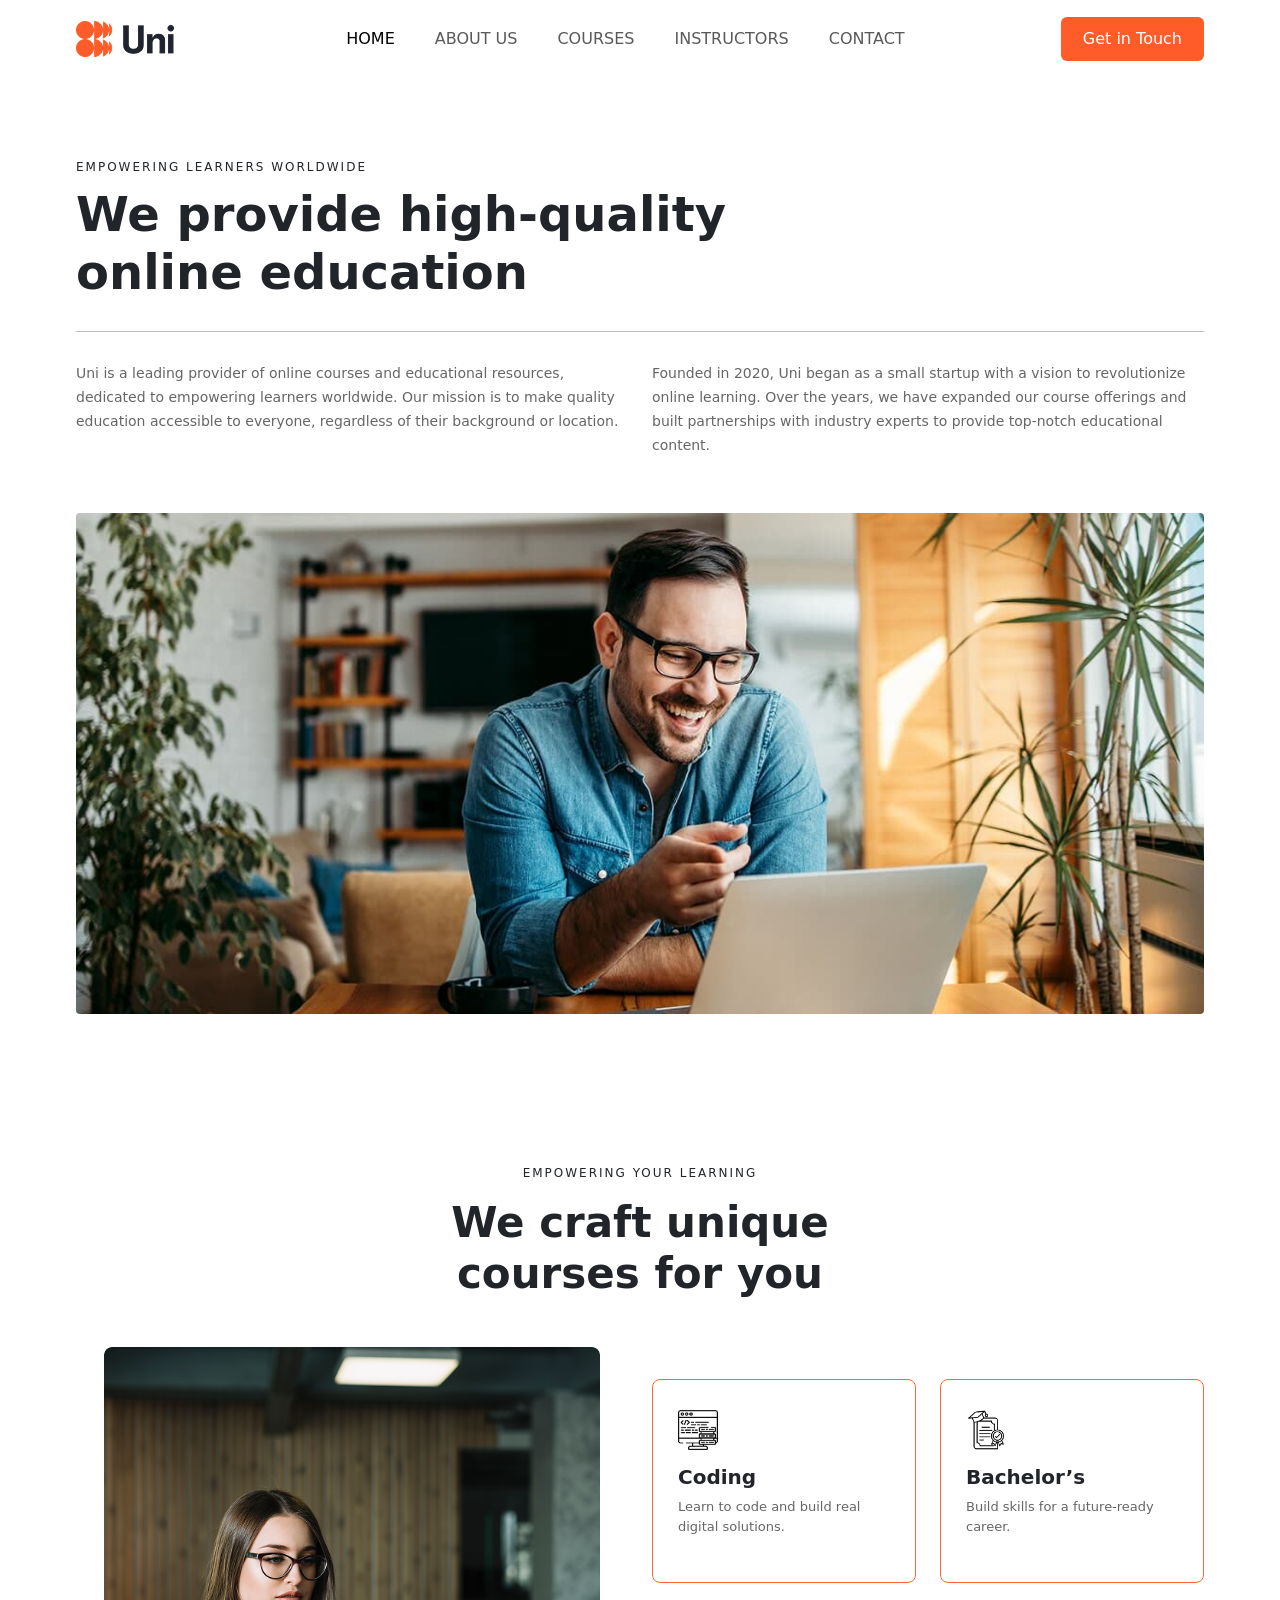
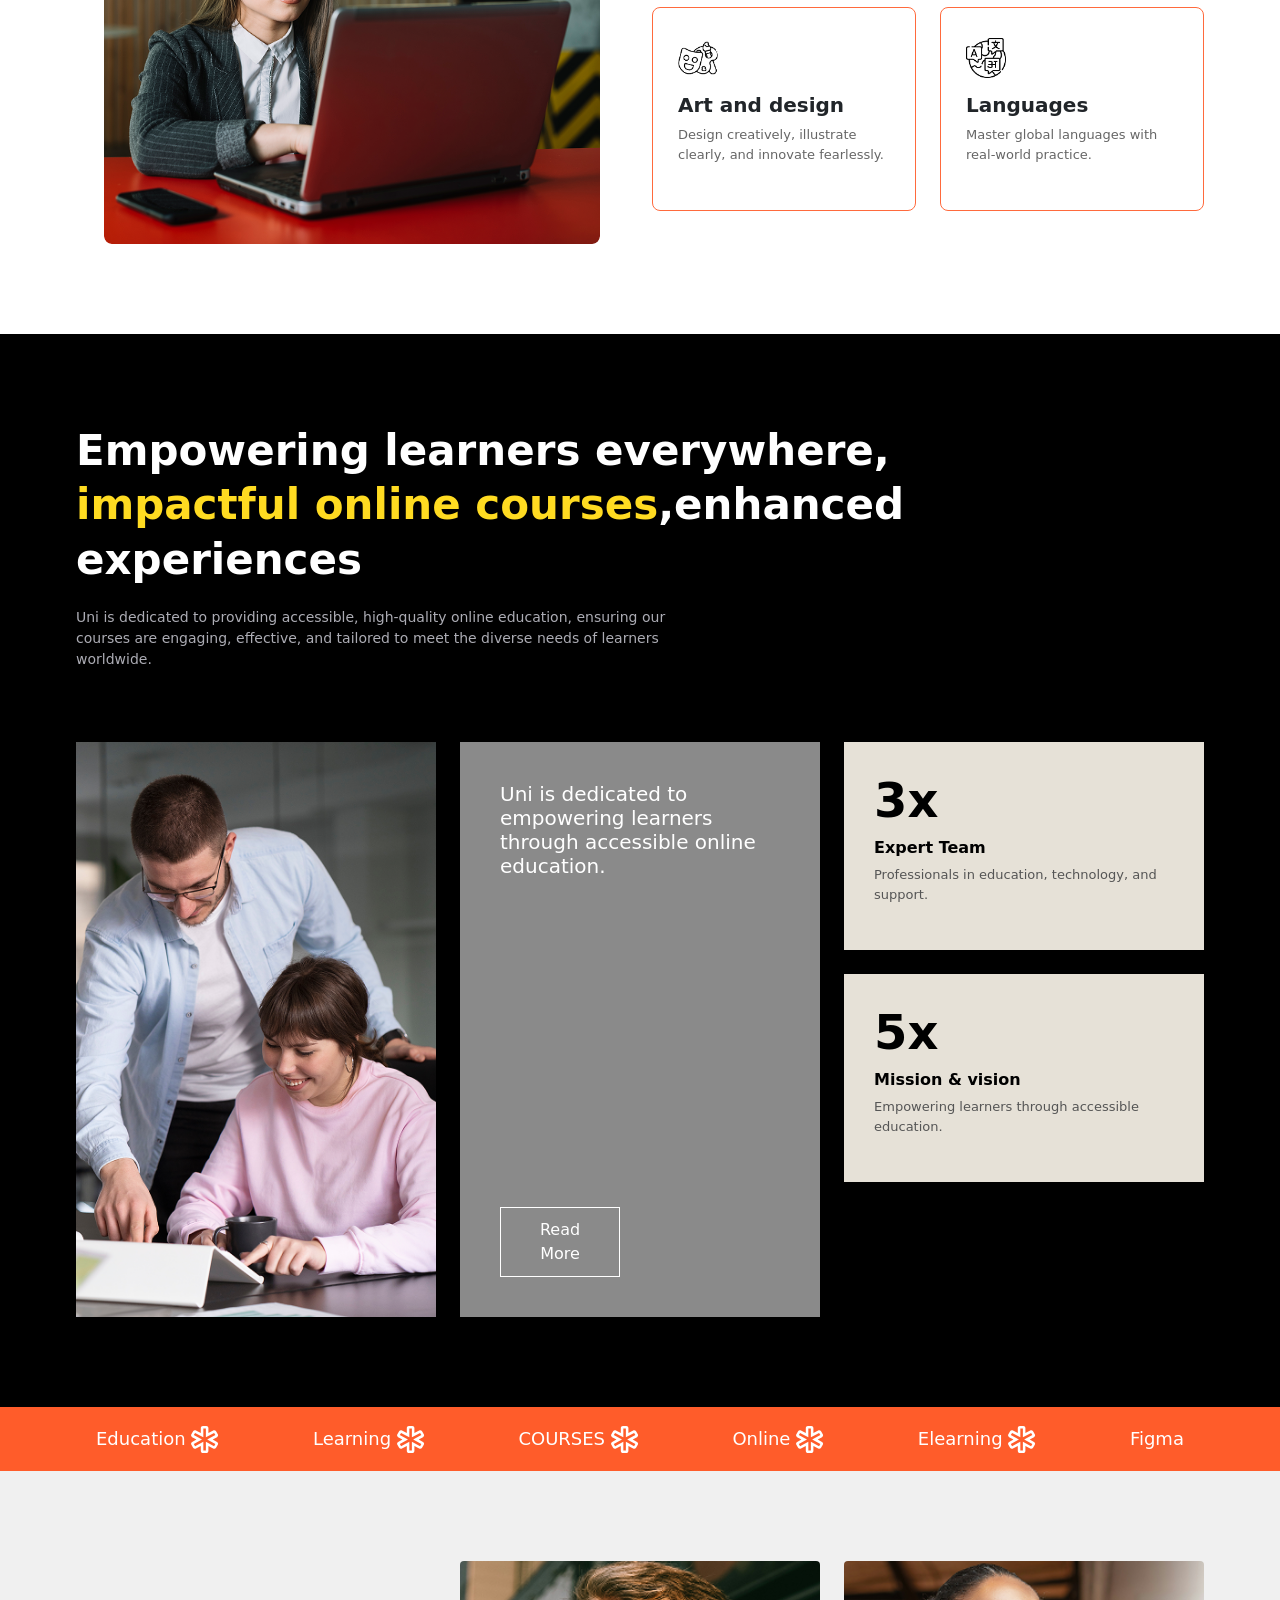
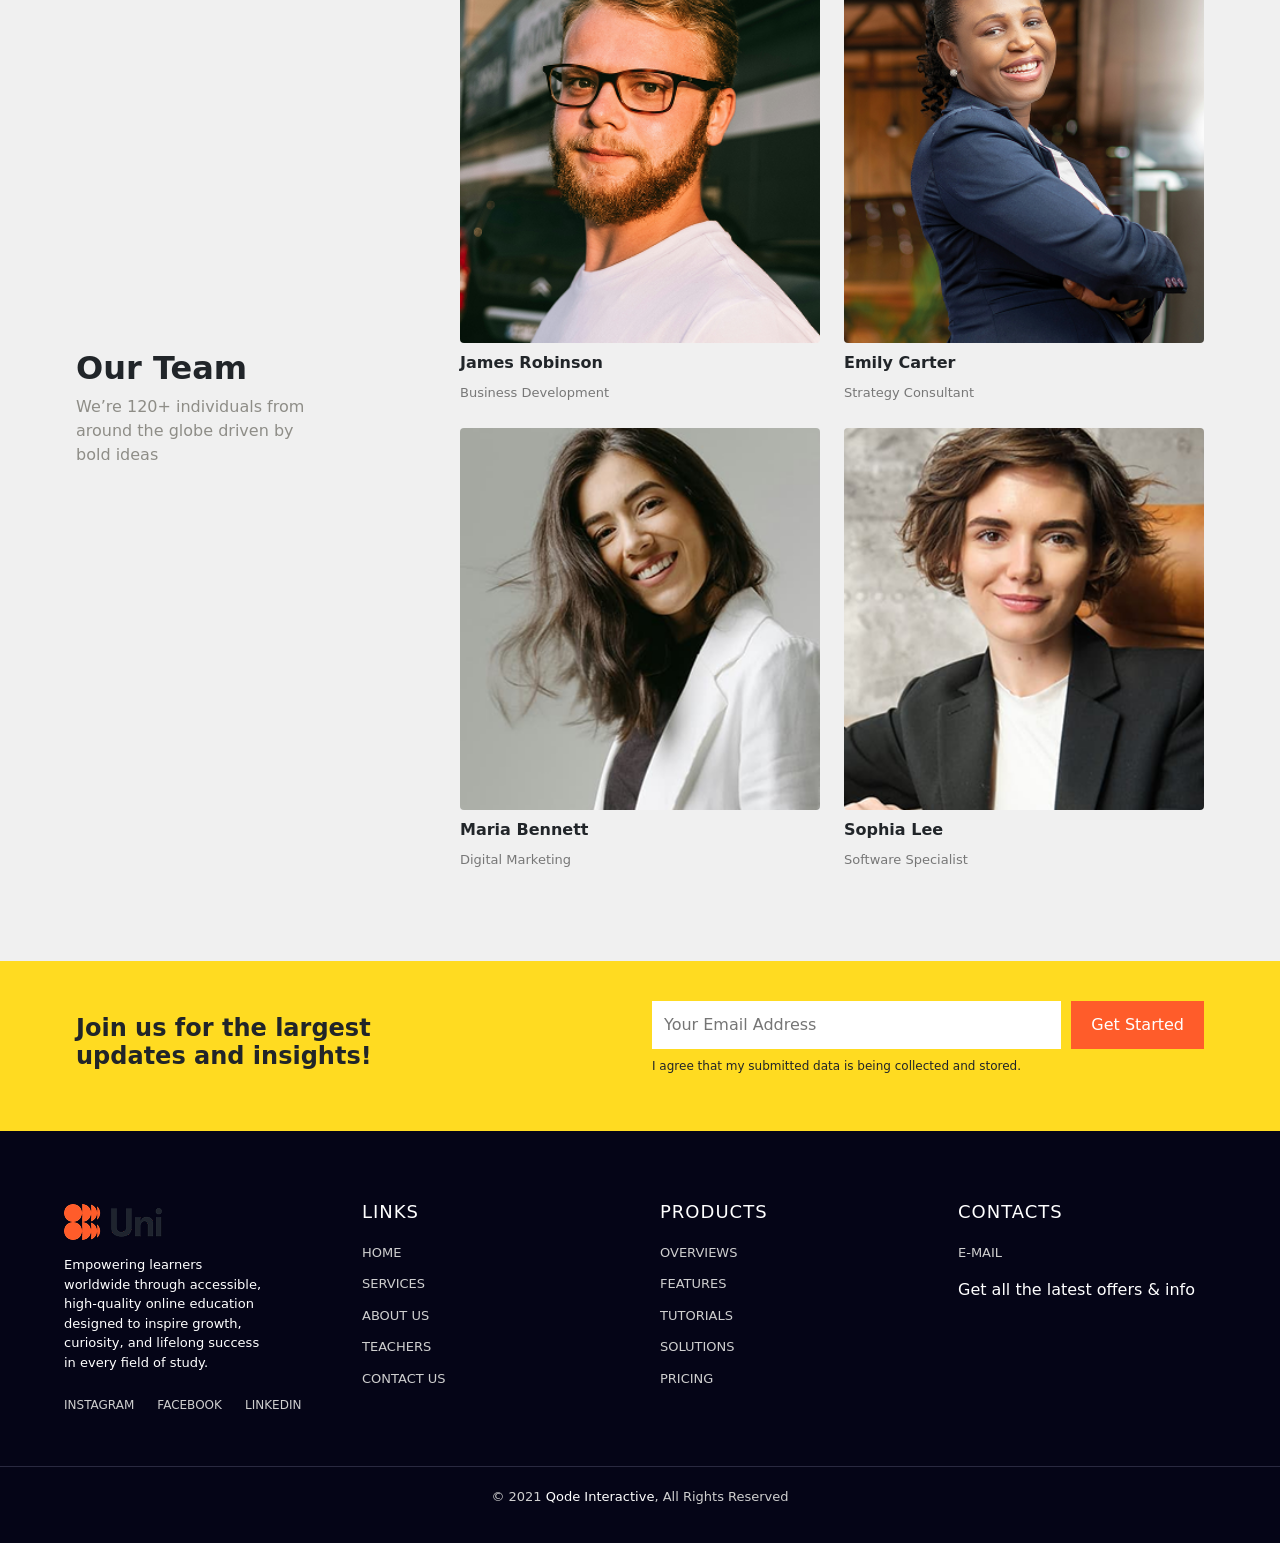
==== index2.html @ 6bf29e07 "upload project" ====
<!doctype html>
<html lang="en">
  <head>
    <meta charset="UTF-8" />
    <meta name="viewport" content="width=device-width, initial-scale=1.0" />
    <title>About - Uni</title>

    
    <link
      href="https://cdn.jsdelivr.net/npm/bootstrap@5.3.8/dist/css/bootstrap.min.css"
      rel="stylesheet"
      integrity="sha384-sRIl4kxILFvY47J16cr9ZwB07vP4J8+LH7qKQnuqkuIAvNWLzeN8tE5YBujZqJLB"
      crossorigin="anonymous"
    />

    
    <link rel="stylesheet" href="./style2.css" />
  </head>
  <body>
    
    <nav class="navbar navbar-expand-lg bg-white py-3">
      <div class="container">
        <a class="navbar-brand fw-bold" href="#">
          <img src="./images/LOGO (1).png">
        </a>

        <button
          class="navbar-toggler"
          
        >
          <span class="navbar-toggler-icon"></span>
        </button>

        <div class="collapse navbar-collapse justify-content-center" id="nav">
          <ul class="navbar-nav">
            <li class="nav-item">
              <a class="nav-link active" href="./index.html">HOME</a>
            </li>
            <li class="nav-item"><a class="nav-link" href="./index2.html">ABOUT US</a></li>
            <li class="nav-item"><a class="nav-link" href="./index3.html">COURSES</a></li>
            <li class="nav-item">
              <a class="nav-link" href="./index4.html">INSTRUCTORS</a>
            </li>
            <li class="nav-item"><a class="nav-link" href="./index5.html">CONTACT</a></li>
          </ul>
        </div>

        <button class="btn get-btn">Get in Touch</button>
      </div>
    </nav>

    
    <section class="about-hero">
      <div class="container">
        <p class="about-sub">EMPOWERING LEARNERS WORLDWIDE</p>

        <h1 class="about-title">
          We provide high-quality <br />
          online education
        </h1>

        <hr class="about-line" />

        <div class="row about-text-row">
          <div class="col-lg-6">
            <p>
              Uni is a leading provider of online courses and educational
              resources, dedicated to empowering learners worldwide. Our mission
              is to make quality education accessible to everyone, regardless of
              their background or location.
            </p>
          </div>

          <div class="col-lg-6">
            <p>
              Founded in 2020, Uni began as a small startup with a vision to
              revolutionize online learning. Over the years, we have expanded
              our course offerings and built partnerships with industry experts
              to provide top-notch educational content.
            </p>
          </div>
        </div>

        <div class="about-img">
          <img
            src="./images/Frame 203.png"
            class="img-fluid"
          />
        </div>
      </div>
    </section>



    
<section class="unique-section">
  <div class="container text-center">

    <p class="unique-sub">EMPOWERING YOUR LEARNING</p>
    <h2 class="unique-title">We craft unique<br>courses for you</h2>

    <div class="row align-items-center mt-5">

      
      <div class="col-lg-6">
        <img src="./images/Frame 205.png"
        class="img-fluid unique-img">
      </div>

      
      <div class="col-lg-6">
        <div class="row g-4">

          <div class="col-md-6">
            <div class="course-box">
              <img src="./images/data 1.png">
              <h5>Coding</h5>
              <p>Learn to code and build real digital solutions.</p>
            </div>
          </div>

          <div class="col-md-6">
            <div class="course-box">
              <img src="./images/data 1 (1).png">
              <h5>Bachelor’s</h5>
              <p>Build skills for a future-ready career.</p>
            </div>
          </div>

          <div class="col-md-6">
            <div class="course-box">
              <img src="./images/data 1 (2).png">
              <h5>Art and design</h5>
              <p>Design creatively, illustrate clearly, and innovate fearlessly.</p>
            </div>
          </div>

          <div class="col-md-6">
            <div class="course-box">
              <img src="./images/data 1 (3).png">
              <h5>Languages</h5>
              <p>Master global languages with real-world practice.</p>
            </div>
          </div>

        </div>
      </div>

    </div>

  </div>
</section>




<section class="dark-section">
  <div class="container">

    
    <h2 class="dark-title">
      Empowering learners everywhere,<br>
      <span>impactful online courses</span>,enhanced<br>
      experiences
    </h2>

    <p class="dark-desc">
      Uni is dedicated to providing accessible, high-quality online education,
      ensuring our courses are engaging, effective, and tailored to meet the diverse
      needs of learners worldwide.
    </p>

    <div class="row mt-5 g-4 align-items-stretch">

      <div class="col-lg-4">
        <img src="./images/Frame 103.png"
        class="img-fluid dark-img">
      </div>

      
      <div class="col-lg-4">
        <div class="dark-middle">
          <h5>
            Uni is dedicated to empowering learners through accessible online education.
          </h5>
          <button class="read-btn">Read More</button>
        </div>
      </div>

      <div class="col-lg-4">
        <div class="stat-box">
          <h1>3x</h1>
          <h6>Expert Team</h6>
          <p>Professionals in education, technology, and support.</p>
        </div>

        <div class="stat-box mt-4">
          <h1>5x</h1>
          <h6>Mission & vision</h6>
          <p>Empowering learners through accessible education.</p>
        </div>
      </div>

    </div>
  </div>
</section>

<section class="orange-strip">
  <div class="container d-flex justify-content-between flex-wrap">
    <span>Education <img src="./images/orange.svg"></span>
    <span>Learning <img src="./images/orange.svg"></span>
    <span>COURSES <img src="./images/orange.svg"></span>
    <span>Online <img src="./images/orange.svg"></span>
    <span>Elearning <img src="./images/orange.svg"></span>
    <span>Figma</span>
  </div>
</section>




<section class="team-section">
  <div class="container">
    <div class="row align-items-center">

      
      <div class="col-lg-4">
        <h2 class="team-title">Our Team</h2>
        <p class="team-desc">
          We’re 120+ individuals from around the globe driven by bold ideas
        </p>
      </div>

      <div class="col-lg-8">
        <div class="row g-4">

          <div class="col-md-6">
            <div class="team-card">
              <img src="./images/Frame 151.png" class="img-fluid">
              <h6>James Robinson</h6>
              <span>Business Development</span>
            </div>
          </div>

          <div class="col-md-6">
            <div class="team-card">
              <img src="./images/Frame 151 (1).png" class="img-fluid">
              <h6>Emily Carter</h6>
              <span>Strategy Consultant</span>
            </div>
          </div>

          <div class="col-md-6">
            <div class="team-card">
              <img src="./images/Frame 151 (2).png" class="img-fluid">
              <h6>Maria Bennett</h6>
              <span>Digital Marketing</span>
            </div>
          </div>

          <div class="col-md-6">
            <div class="team-card">
              <img src="./images/Frame 151 (3).png" class="img-fluid">
              <h6>Sophia Lee</h6>
              <span>Software Specialist</span>
            </div>
          </div>

        </div>
      </div>

    </div>
  </div>
</section>


<section class="newsletter-section">
  <div class="container">
    <div class="row align-items-center">

      <div class="col-lg-6">
        <h4 class="news-title">
          Join us for the largest<br>updates and insights!
        </h4>
      </div>

      <div class="col-lg-6">
        <div class="news-form">
          <input type="text" placeholder="Your Email Address">
          <button>Get Started</button>
        </div>
        <p class="agree">I agree that my submitted data is being collected and stored.</p>
      </div>

    </div>
  </div>
</section>


<footer class="footer">
  <div class="footer-container">

    <div class="footer-col footer-about">
      <h2 class="logo"><img src="./images/LOGO (1).png"></h2>
      <p>
        Empowering learners worldwide through accessible, high-quality online education
        designed to inspire growth, curiosity, and lifelong success in every field of study.
      </p>

      <div class="social-links">
        <a href="#">INSTAGRAM</a>
        <a href="#">FACEBOOK</a>
        <a href="#">LINKEDIN</a>
      </div>
    </div>

  
    <div class="footer-col">
      <h3>LINKS</h3>
      <nav class="footer-nav">
        <a href="#">HOME</a>
        <a href="#">SERVICES</a>
        <a href="#">ABOUT US</a>
        <a href="#">TEACHERS</a>
        <a href="#">CONTACT US</a>
      </nav>
    </div>

    
    <div class="footer-col">
      <h3>PRODUCTS</h3>
      <nav class="footer-nav">
        <a href="#">OVERVIEWS</a>
        <a href="#">FEATURES</a>
        <a href="#">TUTORIALS</a>
        <a href="#">SOLUTIONS</a>
        <a href="#">PRICING</a>
      </nav>
    </div>

   
    <div class="footer-col">
      <h3>CONTACTS</h3>
      <nav class="footer-nav">
        <a href="#">E-MAIL</a>
      </nav>
      <p class="subscribe"></p> Get all the latest offers & info</p>
    </div>

  </div>

  <div class="footer-bottom">
    <p>© 2021 <a href="#">Qode Interactive</a>, All Rights Reserved</p>
  </div>
</footer>




    <script
      src="https://cdn.jsdelivr.net/npm/bootstrap@5.3.8/dist/js/bootstrap.bundle.min.js"
      integrity="sha384-FKyoEForCGlyvwx9Hj09JcYn3nv7wiPVlz7YYwJrWVcXK/BmnVDxM+D2scQbITxI"
      crossorigin="anonymous"
    ></script>
  </body>
</html>
---- style2.css ----
*{
    margin: 0;
    padding: 0;
    box-sizing: border-box;
}

.logo-icon{
  color:#FF5C2A;
}
.container{
  width:90%;
  max-width:1472px;   
  margin:0 auto;
}
.nav-link{
  font-weight:500;
  margin:0 12px;
}

.get-btn{
  background:#FF5C2A;
  color:#fff;
  padding:10px 22px;
  border:none;
}


.about-hero{
  background:#FFFFFF;
  padding:80px 0 60px;
}

.about-sub{
  font-size:12px;
  letter-spacing:2px;
  margin-bottom:10px;
}

.about-title{
  font-size:48px;
  font-weight:700;
  line-height:1.2;
  margin-bottom:30px;
}

.about-line{
  margin:30px 0;
  opacity:0.3;
}

.about-text-row p{
  font-size:14px;
  color:#666;
  line-height:1.7;
}

.about-img{
  margin-top:40px;
}

.about-img img{
  width:100%;
  border-radius:4px;
}


@media (min-width:1400px){
  .container{
    max-width:1200px;
  }
}
@media(max-width:992px){

  .about-title{
    font-size:36px;
  }
}

@media(max-width:768px){

  .about-title{
    font-size:28px;
  }

  .about-hero{
    padding:60px 0;
  }

  .navbar-collapse{
    text-align:center;
  }

}
@media (max-width:576px){
  .container{
    width:94%;
  }
}




.unique-section{
  background:#FFFFFF;
  padding:90px 0;
}

.unique-sub{
  font-size:12px;
  letter-spacing:2px;
}

.unique-title{
  font-size:42px;
  font-weight:700;
  margin-top:10px;
}

.unique-img{
  width:90%;
  border-radius:8px;
}


.course-box{
  background:#FFFFFF;
  padding:30px 25px;
  border:1px solid #ff6a3d;
  border-radius:8px;
  text-align:left;
  height:100%;
  transition:0.3s;
}



.course-box img{
  width:40px;
  margin-bottom:15px;
}

.course-box h5{
  font-weight:700;
  margin-bottom:8px;
}

.course-box p{
  font-size:13px;
  color:#666;
}


@media(max-width:992px){

  .unique-title{
    font-size:32px;
  }

  .unique-img{
    margin-bottom:30px;
    width:100%;
  }
}

@media(max-width:768px){

  .unique-section{
    padding:70px 0;
  }

  .unique-title{
    font-size:26px;
  }

  .course-box{
    text-align:center;
  }
}




.dark-section{
  background:#000000;
  color:#fff;
  padding:90px 0;
}

.dark-title{
  font-size:42px;
  font-weight:700;
  line-height:1.3;
}

.dark-title span{
  color:#FFDB21;
}

.dark-desc{
  color:#ACACB4;
  width:55%;
  margin-top:20px;
  font-size:14px;
}


.dark-img{
  width:100%;
  height:100%;
  object-fit:cover;
}

.dark-middle{
  background:#8A8A8A;
  padding:40px;
  height:100%;
  display:flex;
  flex-direction:column;
  justify-content:space-between;
}

.read-btn{
  background:none;
  border:1px solid #fff;
  color:#fff;
  padding:10px 20px;
  width:120px;
}

.stat-box{
  background:#e6e1d7;
  color:#000;
  padding:30px;
}

.stat-box h1{
  font-size:48px;
  font-weight:700;
}

.stat-box h6{
  font-weight:700;
}

.stat-box p{
  font-size:13px;
  color:#555;
}


.orange-strip{
  background:#FF5C2A;
  color:#fff;
  padding:18px 0;
  font-size:18px;
}

.orange-strip span{
  margin:0 20px;
}


@media(max-width:992px){

  .dark-title{
    font-size:32px;
  }

  .dark-desc{
    width:100%;
  }
}

@media(max-width:768px){

  .dark-section{
    padding:70px 0;
  }

  .dark-title{
    font-size:26px;
  }

  .orange-strip{
    text-align:center;
    font-size:15px;
  }

  .orange-strip .container{
    justify-content:center !important;
    gap:15px;
  }
}



.team-section{
  background:#F0F0F0;
  padding:90px 0;
}

.team-title{
  font-size:32px;
  font-weight:700;
}

.team-desc{
  color:#8E8D87;
  width:70%;
}


.team-card img{
  width:100%;
  border-radius:4px;
}

.team-card h6{
  margin-top:10px;
  font-weight:700;
}

.team-card span{
  font-size:13px;
  color:#777;
}
.newsletter-section{
  background:#FFDB21;
  padding:40px 0;
}

.news-title{
  font-weight:700;
}

.news-form{
  display:flex;
  gap:10px;
}

.news-form input{
  flex:1;
  padding:12px;
  border:none;
}

.news-form button{
  background:#FF5C2A;
  color:#fff;
  border:none;
  padding:12px 20px;
}

.agree{
  font-size:12px;
  margin-top:8px;
}


@media(max-width:992px){

  .team-desc{
    width:100%;
    margin-bottom:30px;
  }
}

@media(max-width:768px){

  .team-section{
    padding:70px 0;
    text-align:center;
  }

  .news-form{
    flex-direction:column;
  }

  .news-title{
    margin-bottom:20px;
  }
}



.footer{
  background:#050517;
  color:#fff;
  padding-top:70px;
}
.footer-container{
  width:90%;
  max-width:1200px;
  margin:auto;
  display:flex;
  justify-content:space-between;
  gap:40px;
  flex-wrap:wrap;
}


.footer-col{
  flex:1;
  min-width:180px;
}

.logo{
  color:#ffd400;
  margin-bottom:15px;
}

.footer-about p{
  font-size:13px;
  color:#FFFFFF;
  width:80%;
}


.footer-col h3{
  margin-bottom:20px;
  font-size:18px;
  letter-spacing:1px;
}
.footer-nav{
  display:flex;
  flex-direction:column;
  gap:12px;
}

.footer-nav a{
  text-decoration:none;
  color:#cfcfcf;
  font-size:13px;
  transition:0.3s;
}

.footer-nav a:hover{
  color:#fff;
}


.social-links{
  margin-top:20px;
}

.social-links a{
  margin-right:18px;
  font-size:12px;
  color:#cfcfcf;
  text-decoration:none;
}

.social-links a:hover{
  color:#fff;
}


.subscribe{
  font-size:12px;
  color:#cfcfcf;
  margin-top:10px;
}


.footer-bottom{
  border-top:1px solid #2a2a40;
  text-align:center;
  padding:20px 0;
  margin-top:50px;
}

.footer-bottom p{
  font-size:13px;
  color:#cfcfcf;
}

.footer-bottom a{
  color:#fff;
  text-decoration:none;
}


@media (max-width:1200px){

  .footer-container{
    width:92%;
  }

  .footer-about p{
    width:100%;
  }
}


@media (max-width:992px){

  .footer-container{
    flex-wrap:wrap;
    gap:40px;
  }

  .footer-col{
    flex:45%;
  }

  .footer-col h3{
    font-size:16px;
  }

}


@media (max-width:768px){

  .footer{
    padding-top:50px;
  }

  .footer-container{
    flex-direction:column;
    gap:35px;
  }

  .footer-col{
    width:100%;
  }

  .footer-about p{
    font-size:13px;
    line-height:1.6;
  }

  .social-links{
    margin-top:15px;
  }

  .footer-nav a{
    font-size:13px;
  }

  .footer-bottom{
    margin-top:35px;
    padding:18px 10px;
  }

}


@media (max-width:480px){

  .logo{
    font-size:22px;
  }

  .footer-col h3{
    font-size:15px;
  }

  .footer-nav a{
    font-size:12px;
  }

  .footer-bottom p{
    font-size:12px;
  }

}
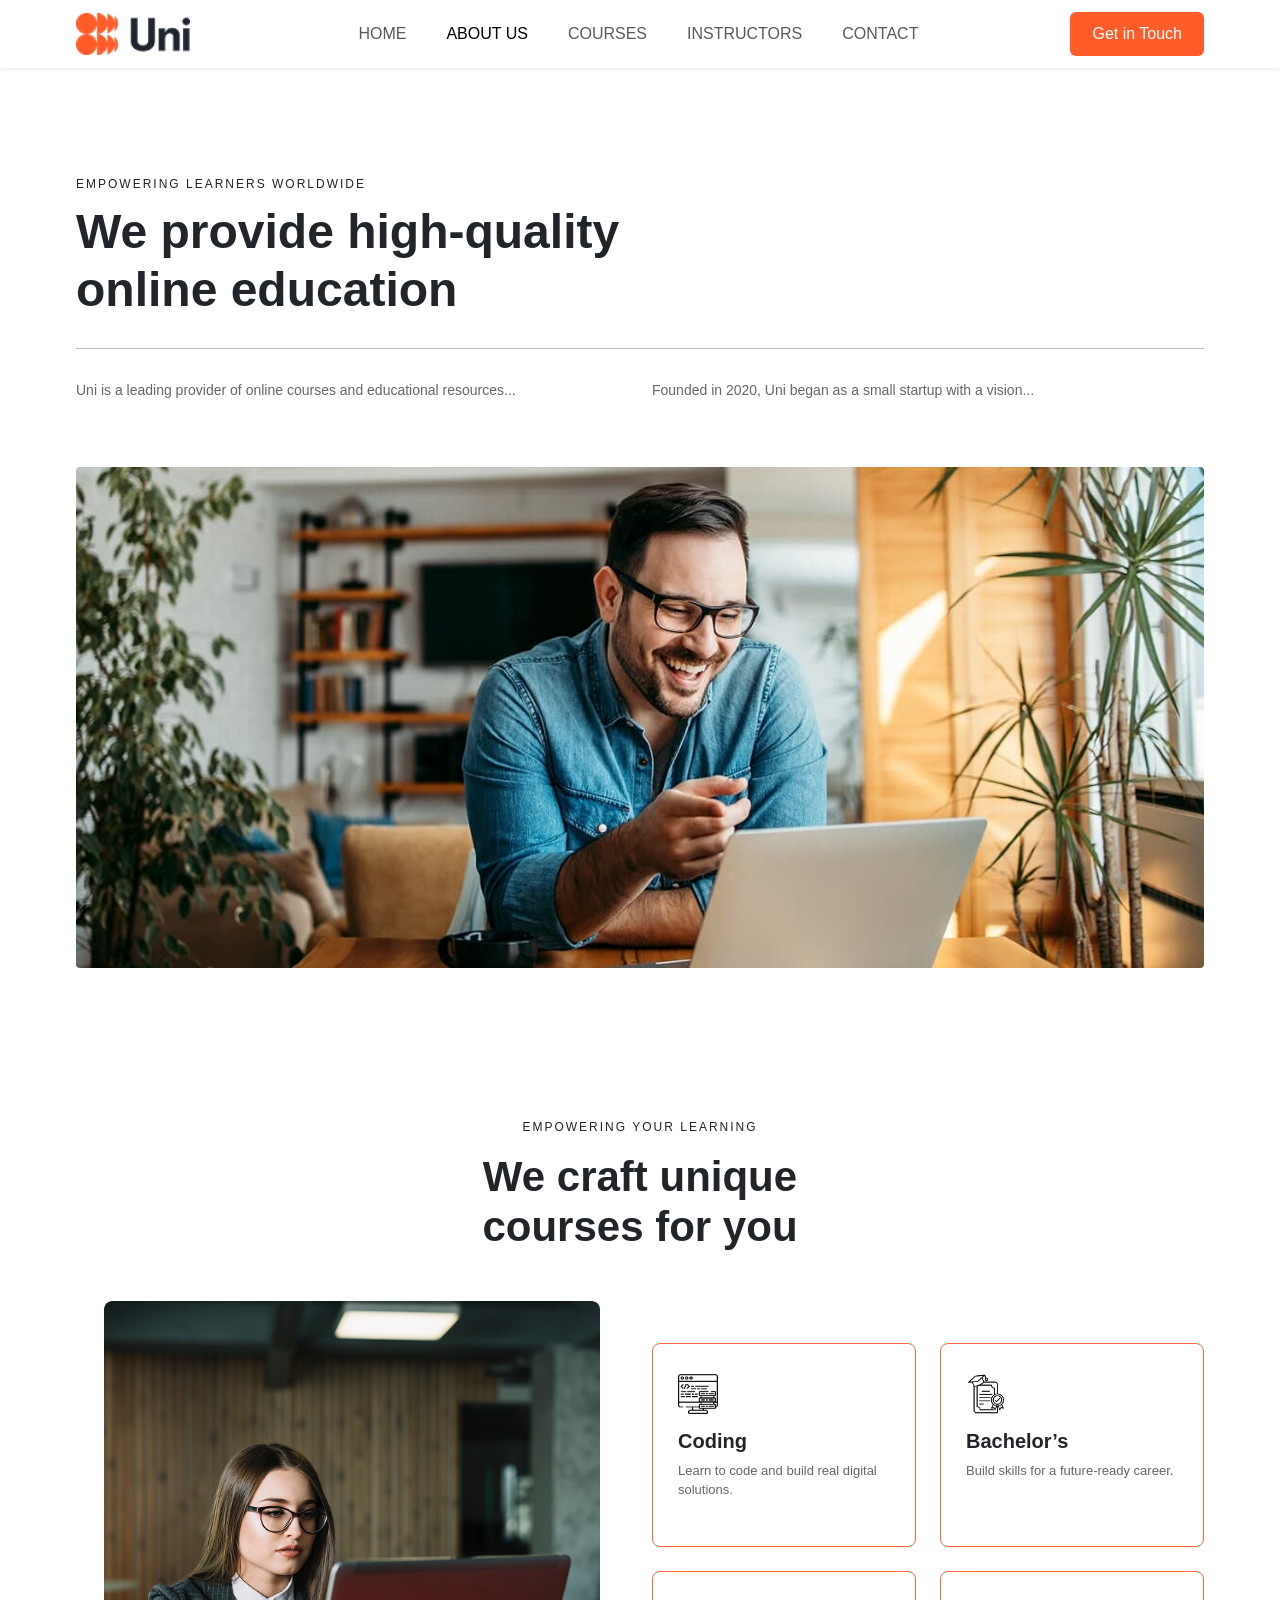
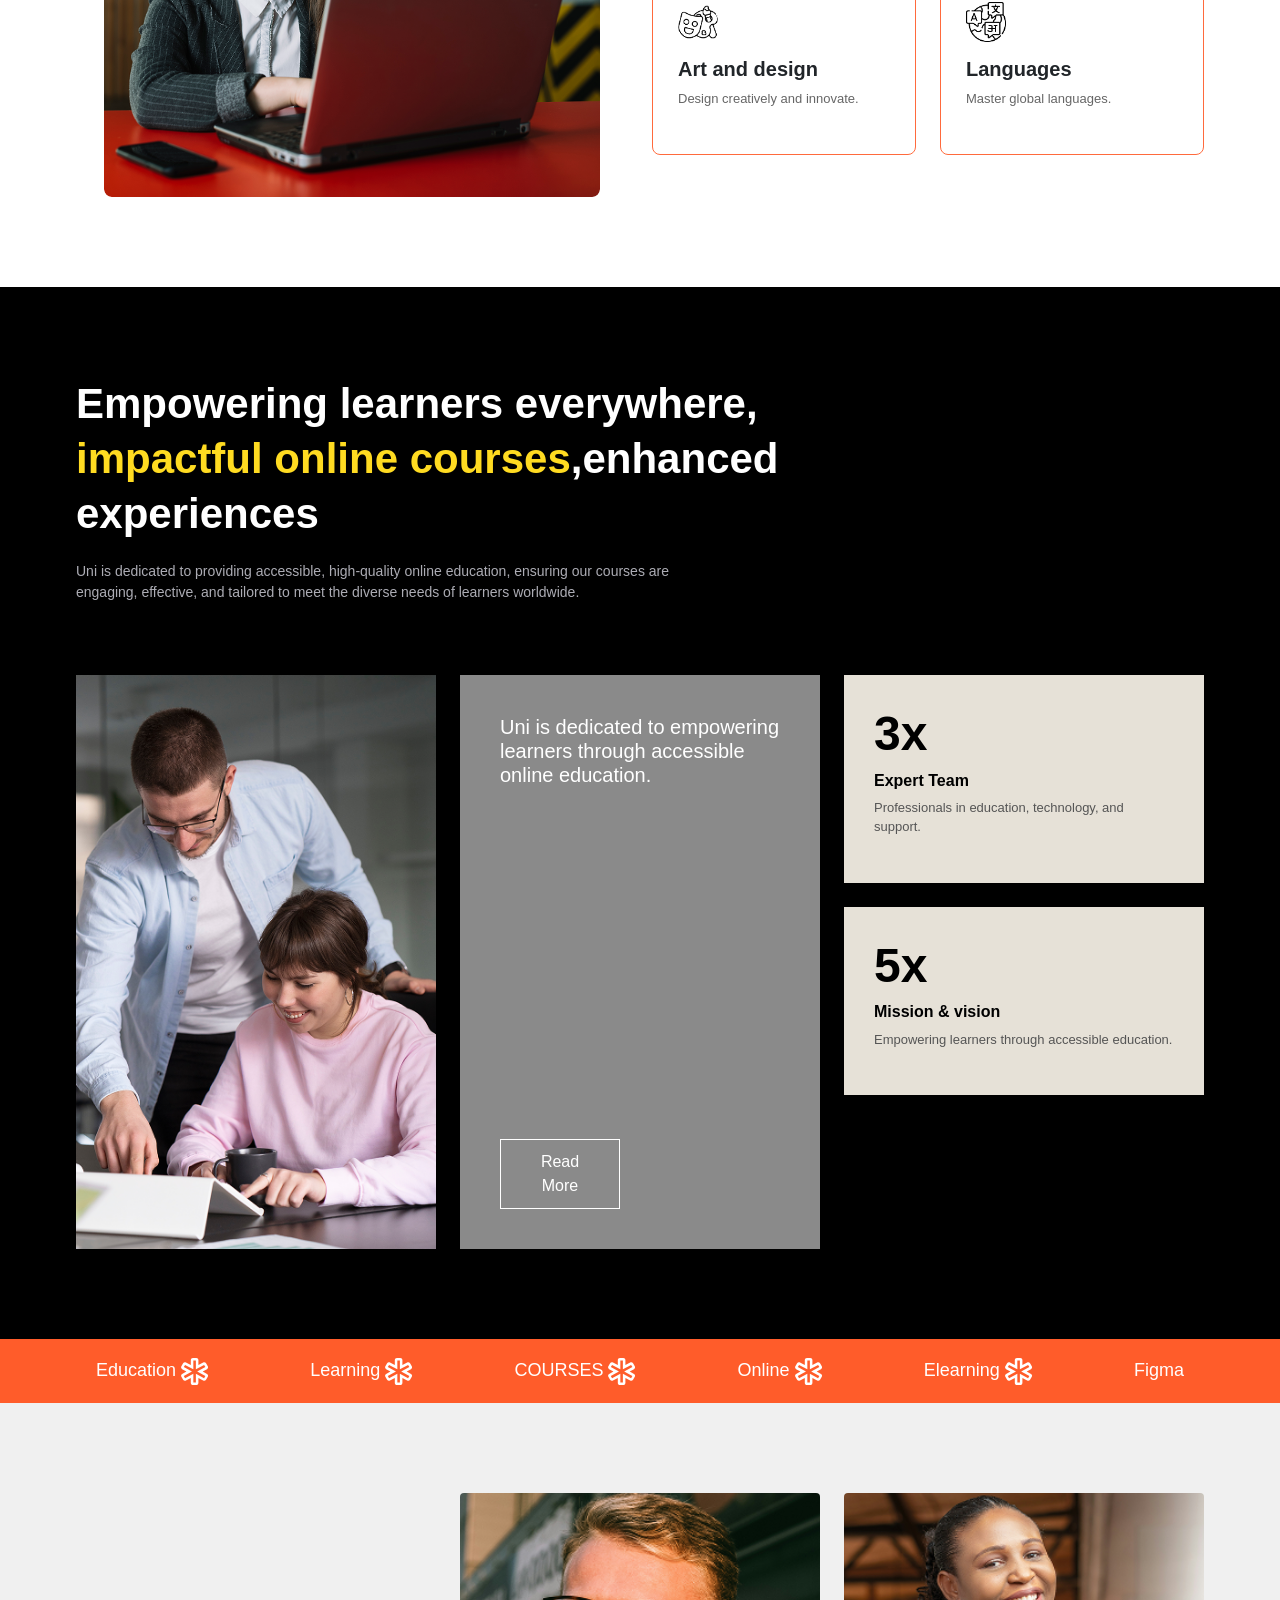
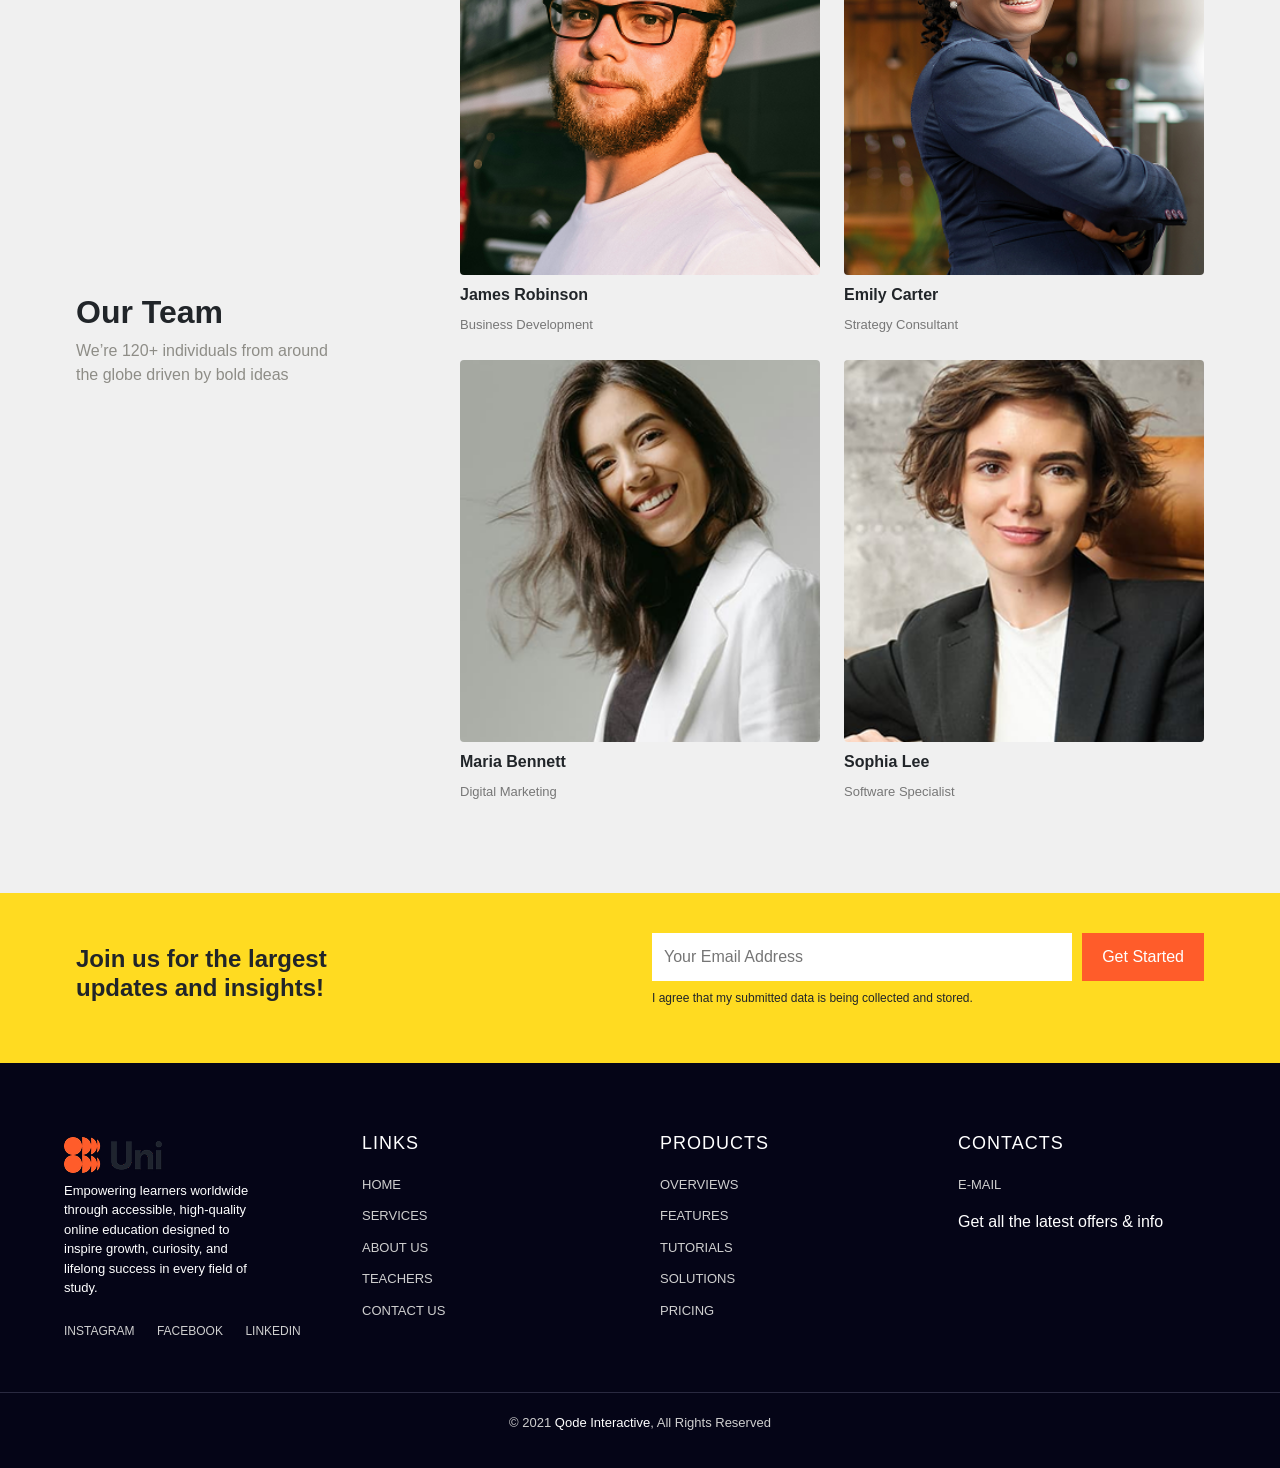
==== commit f371a98c: "first commit" ====
--- a/index2.html
+++ b/index2.html
@@ -1,117 +1,115 @@
 <!doctype html>
 <html lang="en">
-  <head>
-    <meta charset="UTF-8" />
-    <meta name="viewport" content="width=device-width, initial-scale=1.0" />
-    <title>About - Uni</title>
-
-    
-    <link
-      href="https://cdn.jsdelivr.net/npm/bootstrap@5.3.8/dist/css/bootstrap.min.css"
-      rel="stylesheet"
-      integrity="sha384-sRIl4kxILFvY47J16cr9ZwB07vP4J8+LH7qKQnuqkuIAvNWLzeN8tE5YBujZqJLB"
-      crossorigin="anonymous"
-    />
-
-    
-    <link rel="stylesheet" href="./style2.css" />
-  </head>
-  <body>
-    
-    <nav class="navbar navbar-expand-lg bg-white py-3">
-      <div class="container">
-        <a class="navbar-brand fw-bold" href="#">
-          <img src="./images/LOGO (1).png">
-        </a>
-
-        <button
-          class="navbar-toggler"
-          
-        >
-          <span class="navbar-toggler-icon"></span>
-        </button>
-
-        <div class="collapse navbar-collapse justify-content-center" id="nav">
-          <ul class="navbar-nav">
-            <li class="nav-item">
-              <a class="nav-link active" href="./index.html">HOME</a>
-            </li>
-            <li class="nav-item"><a class="nav-link" href="./index2.html">ABOUT US</a></li>
-            <li class="nav-item"><a class="nav-link" href="./index3.html">COURSES</a></li>
-            <li class="nav-item">
-              <a class="nav-link" href="./index4.html">INSTRUCTORS</a>
-            </li>
-            <li class="nav-item"><a class="nav-link" href="./index5.html">CONTACT</a></li>
-          </ul>
-        </div>
-
-        <button class="btn get-btn">Get in Touch</button>
-      </div>
-    </nav>
-
-    
-    <section class="about-hero">
-      <div class="container">
-        <p class="about-sub">EMPOWERING LEARNERS WORLDWIDE</p>
-
-        <h1 class="about-title">
-          We provide high-quality <br />
-          online education
-        </h1>
-
-        <hr class="about-line" />
-
-        <div class="row about-text-row">
-          <div class="col-lg-6">
-            <p>
-              Uni is a leading provider of online courses and educational
-              resources, dedicated to empowering learners worldwide. Our mission
-              is to make quality education accessible to everyone, regardless of
-              their background or location.
-            </p>
-          </div>
-
-          <div class="col-lg-6">
-            <p>
-              Founded in 2020, Uni began as a small startup with a vision to
-              revolutionize online learning. Over the years, we have expanded
-              our course offerings and built partnerships with industry experts
-              to provide top-notch educational content.
-            </p>
-          </div>
-        </div>
-
-        <div class="about-img">
-          <img
-            src="./images/Frame 203.png"
-            class="img-fluid"
-          />
-        </div>
-      </div>
-    </section>
-
-
-
-    
+<head>
+<meta charset="UTF-8" />
+<meta name="viewport" content="width=device-width, initial-scale=1.0" />
+<title>About - Uni</title>
+
+<link href="https://cdn.jsdelivr.net/npm/bootstrap@5.3.8/dist/css/bootstrap.min.css" rel="stylesheet">
+
+<!-- Animation -->
+<link href="https://unpkg.com/aos@2.3.4/dist/aos.css" rel="stylesheet">
+
+<link rel="stylesheet" href="./style2.css" />
+</head>
+
+<body>
+
+<!-- ================= NAVBAR ================= -->
+<nav class="navbar navbar-expand-lg fixed-top shadow-sm bg-white">
+  <div class="container">
+
+    <a class="navbar-brand" href="#">
+      <img src="./images/LOGO (1).png" class="logo-img">
+    </a>
+
+    <!-- Mobile toggle -->
+    <button class="navbar-toggler ms-auto" type="button"
+      data-bs-toggle="offcanvas"
+      data-bs-target="#mobileMenu">
+      <span class="navbar-toggler-icon"></span>
+    </button>
+
+    <!-- Desktop menu -->
+    <div class="collapse navbar-collapse d-none d-lg-flex justify-content-center">
+      <ul class="navbar-nav">
+        <li class="nav-item"><a class="nav-link" href="./index.html">HOME</a></li>
+        <li class="nav-item"><a class="nav-link active" href="./index2.html">ABOUT US</a></li>
+        <li class="nav-item"><a class="nav-link" href="./index3.html">COURSES</a></li>
+        <li class="nav-item"><a class="nav-link" href="./index4.html">INSTRUCTORS</a></li>
+        <li class="nav-item"><a class="nav-link" href="./index5.html">CONTACT</a></li>
+      </ul>
+    </div>
+
+    <button class="btn get-btn d-none d-lg-inline">Get in Touch</button>
+  </div>
+</nav>
+
+<!-- Offcanvas -->
+<div class="offcanvas offcanvas-end" tabindex="-1" id="mobileMenu">
+  <div class="offcanvas-header">
+    <h5>Menu</h5>
+    <button class="btn-close" data-bs-dismiss="offcanvas"></button>
+  </div>
+  <div class="offcanvas-body">
+    <ul class="navbar-nav">
+      <li class="nav-item"><a class="nav-link" href="./index.html">HOME</a></li>
+      <li class="nav-item"><a class="nav-link active" href="./index2.html">ABOUT US</a></li>
+      <li class="nav-item"><a class="nav-link" href="./index3.html">COURSES</a></li>
+      <li class="nav-item"><a class="nav-link" href="./index4.html">INSTRUCTORS</a></li>
+      <li class="nav-item"><a class="nav-link" href="./index5.html">CONTACT</a></li>
+    </ul>
+  </div>
+</div>
+
+<!-- HERO -->
+<section class="about-hero">
+  <div class="container">
+    <p class="about-sub" data-aos="fade-up">EMPOWERING LEARNERS WORLDWIDE</p>
+
+    <h1 class="about-title" data-aos="fade-up">
+      We provide high-quality <br> online education
+    </h1>
+
+    <hr class="about-line" />
+
+    <div class="row about-text-row mt-4">
+      <div class="col-lg-6" data-aos="fade-right">
+        <p>
+          Uni is a leading provider of online courses and educational resources...
+        </p>
+      </div>
+
+      <div class="col-lg-6" data-aos="fade-left">
+        <p>
+          Founded in 2020, Uni began as a small startup with a vision...
+        </p>
+      </div>
+    </div>
+
+    <div class="about-img mt-5" data-aos="zoom-in">
+      <img src="./images/Frame 203.png" class="img-fluid"/>
+    </div>
+  </div>
+</section>
+
+<!-- UNIQUE SECTION -->
 <section class="unique-section">
   <div class="container text-center">
 
-    <p class="unique-sub">EMPOWERING YOUR LEARNING</p>
-    <h2 class="unique-title">We craft unique<br>courses for you</h2>
+    <p class="unique-sub" data-aos="fade-up">EMPOWERING YOUR LEARNING</p>
+    <h2 class="unique-title" data-aos="fade-up">We craft unique<br>courses for you</h2>
 
     <div class="row align-items-center mt-5">
 
-      
-      <div class="col-lg-6">
-        <img src="./images/Frame 205.png"
-        class="img-fluid unique-img">
-      </div>
-
-      
+      <div class="col-lg-6" data-aos="fade-right">
+        <img src="./images/Frame 205.png" class="img-fluid unique-img">
+      </div>
+
       <div class="col-lg-6">
         <div class="row g-4">
 
-          <div class="col-md-6">
+          <div class="col-md-6" data-aos="zoom-in">
             <div class="course-box">
               <img src="./images/data 1.png">
               <h5>Coding</h5>
@@ -119,7 +117,7 @@
             </div>
           </div>
 
-          <div class="col-md-6">
+          <div class="col-md-6" data-aos="zoom-in">
             <div class="course-box">
               <img src="./images/data 1 (1).png">
               <h5>Bachelor’s</h5>
@@ -127,27 +125,26 @@
             </div>
           </div>
 
-          <div class="col-md-6">
+          <div class="col-md-6" data-aos="zoom-in">
             <div class="course-box">
               <img src="./images/data 1 (2).png">
               <h5>Art and design</h5>
-              <p>Design creatively, illustrate clearly, and innovate fearlessly.</p>
-            </div>
-          </div>
-
-          <div class="col-md-6">
+              <p>Design creatively and innovate.</p>
+            </div>
+          </div>
+
+          <div class="col-md-6" data-aos="zoom-in">
             <div class="course-box">
               <img src="./images/data 1 (3).png">
               <h5>Languages</h5>
-              <p>Master global languages with real-world practice.</p>
-            </div>
-          </div>
-
-        </div>
-      </div>
-
-    </div>
-
+              <p>Master global languages.</p>
+            </div>
+          </div>
+
+        </div>
+      </div>
+
+    </div>
   </div>
 </section>
 
@@ -362,5 +359,12 @@
       integrity="sha384-FKyoEForCGlyvwx9Hj09JcYn3nv7wiPVlz7YYwJrWVcXK/BmnVDxM+D2scQbITxI"
       crossorigin="anonymous"
     ></script>
+    <script src="https://unpkg.com/aos@2.3.4/dist/aos.js"></script>
+<script>
+AOS.init({
+  duration:1000,
+  once:true
+});
+</script>
   </body>
 </html>
--- a/style2.css
+++ b/style2.css
@@ -1,171 +1,518 @@
+/* RESET */
 *{
-    margin: 0;
-    padding: 0;
-    box-sizing: border-box;
-}
-
-.logo-icon{
-  color:#FF5C2A;
-}
+    margin:0;
+    padding:0;
+    box-sizing:border-box;
+}
+
+/* BODY FIX FOR FIXED NAVBAR */
+body{
+    padding-top:95px;
+    font-family:Poppins, sans-serif;
+}
+
+/* CONTAINER */
 .container{
-  width:90%;
-  max-width:1472px;   
-  margin:0 auto;
-}
+    width:90%;
+    max-width:1472px;
+    margin:0 auto;
+}
+
+/* LOGO */
+.logo-img{
+    height:42px;
+}
+
+/* NAVBAR */
 .nav-link{
-  font-weight:500;
-  margin:0 12px;
-}
-
+    font-weight:500;
+    margin:0 12px;
+    transition:0.3s;
+}
+
+.nav-link:hover{
+    color:#FF5C2A !important;
+}
+
+/* BUTTON */
 .get-btn{
-  background:#FF5C2A;
-  color:#fff;
-  padding:10px 22px;
-  border:none;
-}
-
+    background:#FF5C2A;
+    color:#fff;
+    padding:10px 22px;
+    border:none;
+    transition:0.3s;
+}
+
+.get-btn:hover{
+    transform:translateY(-3px);
+    box-shadow:0 10px 20px rgba(0,0,0,0.2);
+}
+
+/* ================= ABOUT HERO ================= */
 
 .about-hero{
-  background:#FFFFFF;
-  padding:80px 0 60px;
+    background:#FFFFFF;
+    padding:80px 0 60px;
 }
 
 .about-sub{
-  font-size:12px;
-  letter-spacing:2px;
-  margin-bottom:10px;
+    font-size:12px;
+    letter-spacing:2px;
+    margin-bottom:10px;
 }
 
 .about-title{
-  font-size:48px;
-  font-weight:700;
-  line-height:1.2;
-  margin-bottom:30px;
+    font-size:48px;
+    font-weight:700;
+    line-height:1.2;
+    margin-bottom:30px;
 }
 
 .about-line{
-  margin:30px 0;
-  opacity:0.3;
+    margin:30px 0;
+    opacity:0.3;
 }
 
 .about-text-row p{
-  font-size:14px;
-  color:#666;
-  line-height:1.7;
+    font-size:14px;
+    color:#666;
+    line-height:1.7;
 }
 
 .about-img{
-  margin-top:40px;
+    margin-top:40px;
 }
 
 .about-img img{
-  width:100%;
-  border-radius:4px;
-}
-
-
-@media (min-width:1400px){
+    width:100%;
+    border-radius:4px;
+}
+
+/* ================= UNIQUE SECTION ================= */
+
+.unique-section{
+    background:#FFFFFF;
+    padding:90px 0;
+}
+
+.unique-sub{
+    font-size:12px;
+    letter-spacing:2px;
+}
+
+.unique-title{
+    font-size:42px;
+    font-weight:700;
+    margin-top:10px;
+}
+
+.unique-img{
+    width:90%;
+    border-radius:8px;
+}
+
+.course-box{
+    background:#FFFFFF;
+    padding:30px 25px;
+    border:1px solid #ff6a3d;
+    border-radius:8px;
+    text-align:left;
+    height:100%;
+    transition:0.3s;
+}
+
+.course-box:hover{
+    transform:translateY(-8px);
+    box-shadow:0 15px 25px rgba(0,0,0,0.1);
+}
+
+.course-box img{
+    width:40px;
+    margin-bottom:15px;
+}
+
+.course-box h5{
+    font-weight:700;
+    margin-bottom:8px;
+}
+
+.course-box p{
+    font-size:13px;
+    color:#666;
+}
+
+/* ================= DARK SECTION ================= */
+
+.dark-section{
+    background:#000000;
+    color:#fff;
+    padding:90px 0;
+}
+
+.dark-title{
+    font-size:42px;
+    font-weight:700;
+    line-height:1.3;
+}
+
+.dark-title span{
+    color:#FFDB21;
+}
+
+.dark-desc{
+    color:#ACACB4;
+    width:55%;
+    margin-top:20px;
+    font-size:14px;
+}
+
+.dark-img{
+    width:100%;
+    height:100%;
+    object-fit:cover;
+}
+
+.dark-middle{
+    background:#8A8A8A;
+    padding:40px;
+    height:100%;
+    display:flex;
+    flex-direction:column;
+    justify-content:space-between;
+}
+
+.read-btn{
+    background:none;
+    border:1px solid #fff;
+    color:#fff;
+    padding:10px 20px;
+    width:120px;
+    transition:0.3s;
+}
+
+.read-btn:hover{
+    background:#fff;
+    color:#000;
+    transform:translateY(-3px);
+}
+
+/* STAT BOX */
+.stat-box{
+    background:#e6e1d7;
+    color:#000;
+    padding:30px;
+    transition:0.3s;
+}
+
+.stat-box:hover{
+    transform:translateY(-8px);
+    box-shadow:0 15px 25px rgba(0,0,0,0.1);
+}
+
+.stat-box h1{
+    font-size:48px;
+    font-weight:700;
+}
+
+.stat-box h6{
+    font-weight:700;
+}
+
+.stat-box p{
+    font-size:13px;
+    color:#555;
+}
+
+/* ================= ORANGE STRIP ================= */
+
+.orange-strip{
+    background:#FF5C2A;
+    color:#fff;
+    padding:18px 0;
+    font-size:18px;
+}
+
+.orange-strip span{
+    margin:0 20px;
+}
+
+/* ================= TEAM SECTION ================= */
+
+.team-section{
+    background:#F0F0F0;
+    padding:90px 0;
+}
+
+.team-title{
+    font-size:32px;
+    font-weight:700;
+}
+
+.team-desc{
+    color:#8E8D87;
+    width:70%;
+}
+
+.team-card{
+    transition:0.3s;
+}
+
+.team-card:hover{
+    transform:translateY(-8px);
+    box-shadow:0 15px 25px rgba(0,0,0,0.1);
+}
+
+.team-card img{
+    width:100%;
+    border-radius:4px;
+}
+
+.team-card h6{
+    margin-top:10px;
+    font-weight:700;
+}
+
+.team-card span{
+    font-size:13px;
+    color:#777;
+}
+
+/* ================= NEWSLETTER ================= */
+
+.newsletter-section{
+    background:#FFDB21;
+    padding:40px 0;
+}
+
+.news-title{
+    font-weight:700;
+}
+
+.news-form{
+    display:flex;
+    gap:10px;
+}
+
+.news-form input{
+    flex:1;
+    padding:12px;
+    border:none;
+}
+
+.news-form button{
+    background:#FF5C2A;
+    color:#fff;
+    border:none;
+    padding:12px 20px;
+    transition:0.3s;
+}
+
+.news-form button:hover{
+    transform:translateY(-3px);
+    box-shadow:0 10px 20px rgba(0,0,0,0.2);
+}
+
+.agree{
+    font-size:12px;
+    margin-top:8px;
+}
+
+/* ================= FOOTER ================= */
+
+.footer{
+    background:#050517;
+    color:#fff;
+    padding-top:70px;
+}
+
+.footer-container{
+    width:90%;
+    max-width:1200px;
+    margin:auto;
+    display:flex;
+    justify-content:space-between;
+    gap:40px;
+    flex-wrap:wrap;
+}
+
+.footer-col{
+    flex:1;
+    min-width:180px;
+}
+
+.footer-about p{
+    font-size:13px;
+    color:#FFFFFF;
+    width:80%;
+}
+
+.footer-col h3{
+    margin-bottom:20px;
+    font-size:18px;
+    letter-spacing:1px;
+}
+
+.footer-nav{
+    display:flex;
+    flex-direction:column;
+    gap:12px;
+}
+
+.footer-nav a{
+    text-decoration:none;
+    color:#cfcfcf;
+    font-size:13px;
+    transition:0.3s;
+}
+
+.footer-nav a:hover{
+    color:#fff;
+}
+
+.social-links{
+    margin-top:20px;
+}
+
+.social-links a{
+    margin-right:18px;
+    font-size:12px;
+    color:#cfcfcf;
+    text-decoration:none;
+}
+
+.social-links a:hover{
+    color:#fff;
+}
+
+.subscribe{
+    font-size:12px;
+    color:#cfcfcf;
+    margin-top:10px;
+}
+
+.footer-bottom{
+    border-top:1px solid #2a2a40;
+    text-align:center;
+    padding:20px 0;
+    margin-top:50px;
+}
+
+.footer-bottom p{
+    font-size:13px;
+    color:#cfcfcf;
+}
+
+.footer-bottom a{
+    color:#fff;
+    text-decoration:none;
+}
+
+/* ================= RESPONSIVE ================= */
+
+@media(max-width:992px){
+    .about-title{font-size:36px;}
+    .unique-title{font-size:32px;}
+    .dark-title{font-size:32px;}
+    .dark-desc{width:100%;}
+    .team-desc{width:100%;margin-bottom:30px;}
+}
+
+@media(max-width:768px){
+    .about-title{font-size:28px;}
+    .unique-section{padding:70px 0;}
+    .unique-title{font-size:26px;}
+    .dark-section{padding:70px 0;}
+    .dark-title{font-size:26px;}
+    .team-section{text-align:center;padding:70px 0;}
+    .news-form{flex-direction:column;}
+}
+/* ===========================
+   LARGE SCREENS (1200px)
+=========================== */
+@media (max-width:1200px){
+
   .container{
-    max-width:1200px;
-  }
-}
-@media(max-width:992px){
+    width:92%;
+  }
+
+  .about-title{
+    font-size:42px;
+  }
+
+  .unique-title{
+    font-size:38px;
+  }
+
+  .dark-title{
+    font-size:38px;
+  }
+
+}
+
+
+/* ===========================
+   LAPTOP / TABLET (992px)
+=========================== */
+@media (max-width:992px){
+
+  body{
+    padding-top:85px;
+  }
 
   .about-title{
     font-size:36px;
   }
-}
-
-@media(max-width:768px){
+
+  .unique-title{
+    font-size:32px;
+  }
+
+  .unique-img{
+    width:100%;
+    margin-bottom:30px;
+  }
+
+  .dark-title{
+    font-size:32px;
+  }
+
+  .dark-desc{
+    width:100%;
+  }
+
+  .team-desc{
+    width:100%;
+    margin-bottom:30px;
+  }
+
+  .footer-col{
+    flex:45%;
+  }
+
+}
+
+
+/* ===========================
+   TABLET (768px)
+=========================== */
+@media (max-width:768px){
+
+  body{
+    padding-top:80px;
+  }
+
+  .about-hero{
+    padding:60px 0;
+    text-align:center;
+  }
 
   .about-title{
     font-size:28px;
   }
 
-  .about-hero{
-    padding:60px 0;
-  }
-
-  .navbar-collapse{
-    text-align:center;
-  }
-
-}
-@media (max-width:576px){
-  .container{
-    width:94%;
-  }
-}
-
-
-
-
-.unique-section{
-  background:#FFFFFF;
-  padding:90px 0;
-}
-
-.unique-sub{
-  font-size:12px;
-  letter-spacing:2px;
-}
-
-.unique-title{
-  font-size:42px;
-  font-weight:700;
-  margin-top:10px;
-}
-
-.unique-img{
-  width:90%;
-  border-radius:8px;
-}
-
-
-.course-box{
-  background:#FFFFFF;
-  padding:30px 25px;
-  border:1px solid #ff6a3d;
-  border-radius:8px;
-  text-align:left;
-  height:100%;
-  transition:0.3s;
-}
-
-
-
-.course-box img{
-  width:40px;
-  margin-bottom:15px;
-}
-
-.course-box h5{
-  font-weight:700;
-  margin-bottom:8px;
-}
-
-.course-box p{
-  font-size:13px;
-  color:#666;
-}
-
-
-@media(max-width:992px){
-
-  .unique-title{
-    font-size:32px;
-  }
-
-  .unique-img{
-    margin-bottom:30px;
-    width:100%;
-  }
-}
-
-@media(max-width:768px){
-
   .unique-section{
     padding:70px 0;
+    text-align:center;
   }
 
   .unique-title{
@@ -175,106 +522,10 @@
   .course-box{
     text-align:center;
   }
-}
-
-
-
-
-.dark-section{
-  background:#000000;
-  color:#fff;
-  padding:90px 0;
-}
-
-.dark-title{
-  font-size:42px;
-  font-weight:700;
-  line-height:1.3;
-}
-
-.dark-title span{
-  color:#FFDB21;
-}
-
-.dark-desc{
-  color:#ACACB4;
-  width:55%;
-  margin-top:20px;
-  font-size:14px;
-}
-
-
-.dark-img{
-  width:100%;
-  height:100%;
-  object-fit:cover;
-}
-
-.dark-middle{
-  background:#8A8A8A;
-  padding:40px;
-  height:100%;
-  display:flex;
-  flex-direction:column;
-  justify-content:space-between;
-}
-
-.read-btn{
-  background:none;
-  border:1px solid #fff;
-  color:#fff;
-  padding:10px 20px;
-  width:120px;
-}
-
-.stat-box{
-  background:#e6e1d7;
-  color:#000;
-  padding:30px;
-}
-
-.stat-box h1{
-  font-size:48px;
-  font-weight:700;
-}
-
-.stat-box h6{
-  font-weight:700;
-}
-
-.stat-box p{
-  font-size:13px;
-  color:#555;
-}
-
-
-.orange-strip{
-  background:#FF5C2A;
-  color:#fff;
-  padding:18px 0;
-  font-size:18px;
-}
-
-.orange-strip span{
-  margin:0 20px;
-}
-
-
-@media(max-width:992px){
-
-  .dark-title{
-    font-size:32px;
-  }
-
-  .dark-desc{
-    width:100%;
-  }
-}
-
-@media(max-width:768px){
 
   .dark-section{
     padding:70px 0;
+    text-align:center;
   }
 
   .dark-title{
@@ -286,87 +537,6 @@
     font-size:15px;
   }
 
-  .orange-strip .container{
-    justify-content:center !important;
-    gap:15px;
-  }
-}
-
-
-
-.team-section{
-  background:#F0F0F0;
-  padding:90px 0;
-}
-
-.team-title{
-  font-size:32px;
-  font-weight:700;
-}
-
-.team-desc{
-  color:#8E8D87;
-  width:70%;
-}
-
-
-.team-card img{
-  width:100%;
-  border-radius:4px;
-}
-
-.team-card h6{
-  margin-top:10px;
-  font-weight:700;
-}
-
-.team-card span{
-  font-size:13px;
-  color:#777;
-}
-.newsletter-section{
-  background:#FFDB21;
-  padding:40px 0;
-}
-
-.news-title{
-  font-weight:700;
-}
-
-.news-form{
-  display:flex;
-  gap:10px;
-}
-
-.news-form input{
-  flex:1;
-  padding:12px;
-  border:none;
-}
-
-.news-form button{
-  background:#FF5C2A;
-  color:#fff;
-  border:none;
-  padding:12px 20px;
-}
-
-.agree{
-  font-size:12px;
-  margin-top:8px;
-}
-
-
-@media(max-width:992px){
-
-  .team-desc{
-    width:100%;
-    margin-bottom:30px;
-  }
-}
-
-@media(max-width:768px){
-
   .team-section{
     padding:70px 0;
     text-align:center;
@@ -376,179 +546,53 @@
     flex-direction:column;
   }
 
-  .news-title{
-    margin-bottom:20px;
-  }
-}
-
-
-
-.footer{
-  background:#050517;
-  color:#fff;
-  padding-top:70px;
-}
-.footer-container{
-  width:90%;
-  max-width:1200px;
-  margin:auto;
-  display:flex;
-  justify-content:space-between;
-  gap:40px;
-  flex-wrap:wrap;
-}
-
-
-.footer-col{
-  flex:1;
-  min-width:180px;
-}
-
-.logo{
-  color:#ffd400;
-  margin-bottom:15px;
-}
-
-.footer-about p{
-  font-size:13px;
-  color:#FFFFFF;
-  width:80%;
-}
-
-
-.footer-col h3{
-  margin-bottom:20px;
-  font-size:18px;
-  letter-spacing:1px;
-}
-.footer-nav{
-  display:flex;
-  flex-direction:column;
-  gap:12px;
-}
-
-.footer-nav a{
-  text-decoration:none;
-  color:#cfcfcf;
-  font-size:13px;
-  transition:0.3s;
-}
-
-.footer-nav a:hover{
-  color:#fff;
-}
-
-
-.social-links{
-  margin-top:20px;
-}
-
-.social-links a{
-  margin-right:18px;
-  font-size:12px;
-  color:#cfcfcf;
-  text-decoration:none;
-}
-
-.social-links a:hover{
-  color:#fff;
-}
-
-
-.subscribe{
-  font-size:12px;
-  color:#cfcfcf;
-  margin-top:10px;
-}
-
-
-.footer-bottom{
-  border-top:1px solid #2a2a40;
-  text-align:center;
-  padding:20px 0;
-  margin-top:50px;
-}
-
-.footer-bottom p{
-  font-size:13px;
-  color:#cfcfcf;
-}
-
-.footer-bottom a{
-  color:#fff;
-  text-decoration:none;
-}
-
-
-@media (max-width:1200px){
-
-  .footer-container{
-    width:92%;
-  }
-
-  .footer-about p{
-    width:100%;
-  }
-}
-
-
-@media (max-width:992px){
-
-  .footer-container{
-    flex-wrap:wrap;
-    gap:40px;
-  }
-
-  .footer-col{
-    flex:45%;
-  }
-
-  .footer-col h3{
-    font-size:16px;
-  }
-
-}
-
-
-@media (max-width:768px){
-
-  .footer{
-    padding-top:50px;
-  }
-
   .footer-container{
     flex-direction:column;
     gap:35px;
   }
 
-  .footer-col{
+}
+
+
+/* ===========================
+   MOBILE (576px)
+=========================== */
+@media (max-width:576px){
+
+  .container{
+    width:94%;
+  }
+
+  .about-title{
+    font-size:24px;
+  }
+
+  .unique-title{
+    font-size:22px;
+  }
+
+  .dark-title{
+    font-size:22px;
+  }
+
+  .stat-box h1{
+    font-size:36px;
+  }
+
+  .news-form input,
+  .news-form button{
     width:100%;
   }
 
-  .footer-about p{
-    font-size:13px;
-    line-height:1.6;
-  }
-
-  .social-links{
-    margin-top:15px;
-  }
-
-  .footer-nav a{
-    font-size:13px;
-  }
-
-  .footer-bottom{
-    margin-top:35px;
-    padding:18px 10px;
-  }
-
-}
-
-
+}
+
+
+/* ===========================
+   SMALL MOBILE (480px)
+=========================== */
 @media (max-width:480px){
 
-  .logo{
+  .about-title{
     font-size:22px;
   }
 
@@ -564,5 +608,4 @@
     font-size:12px;
   }
 
-}
-
+}
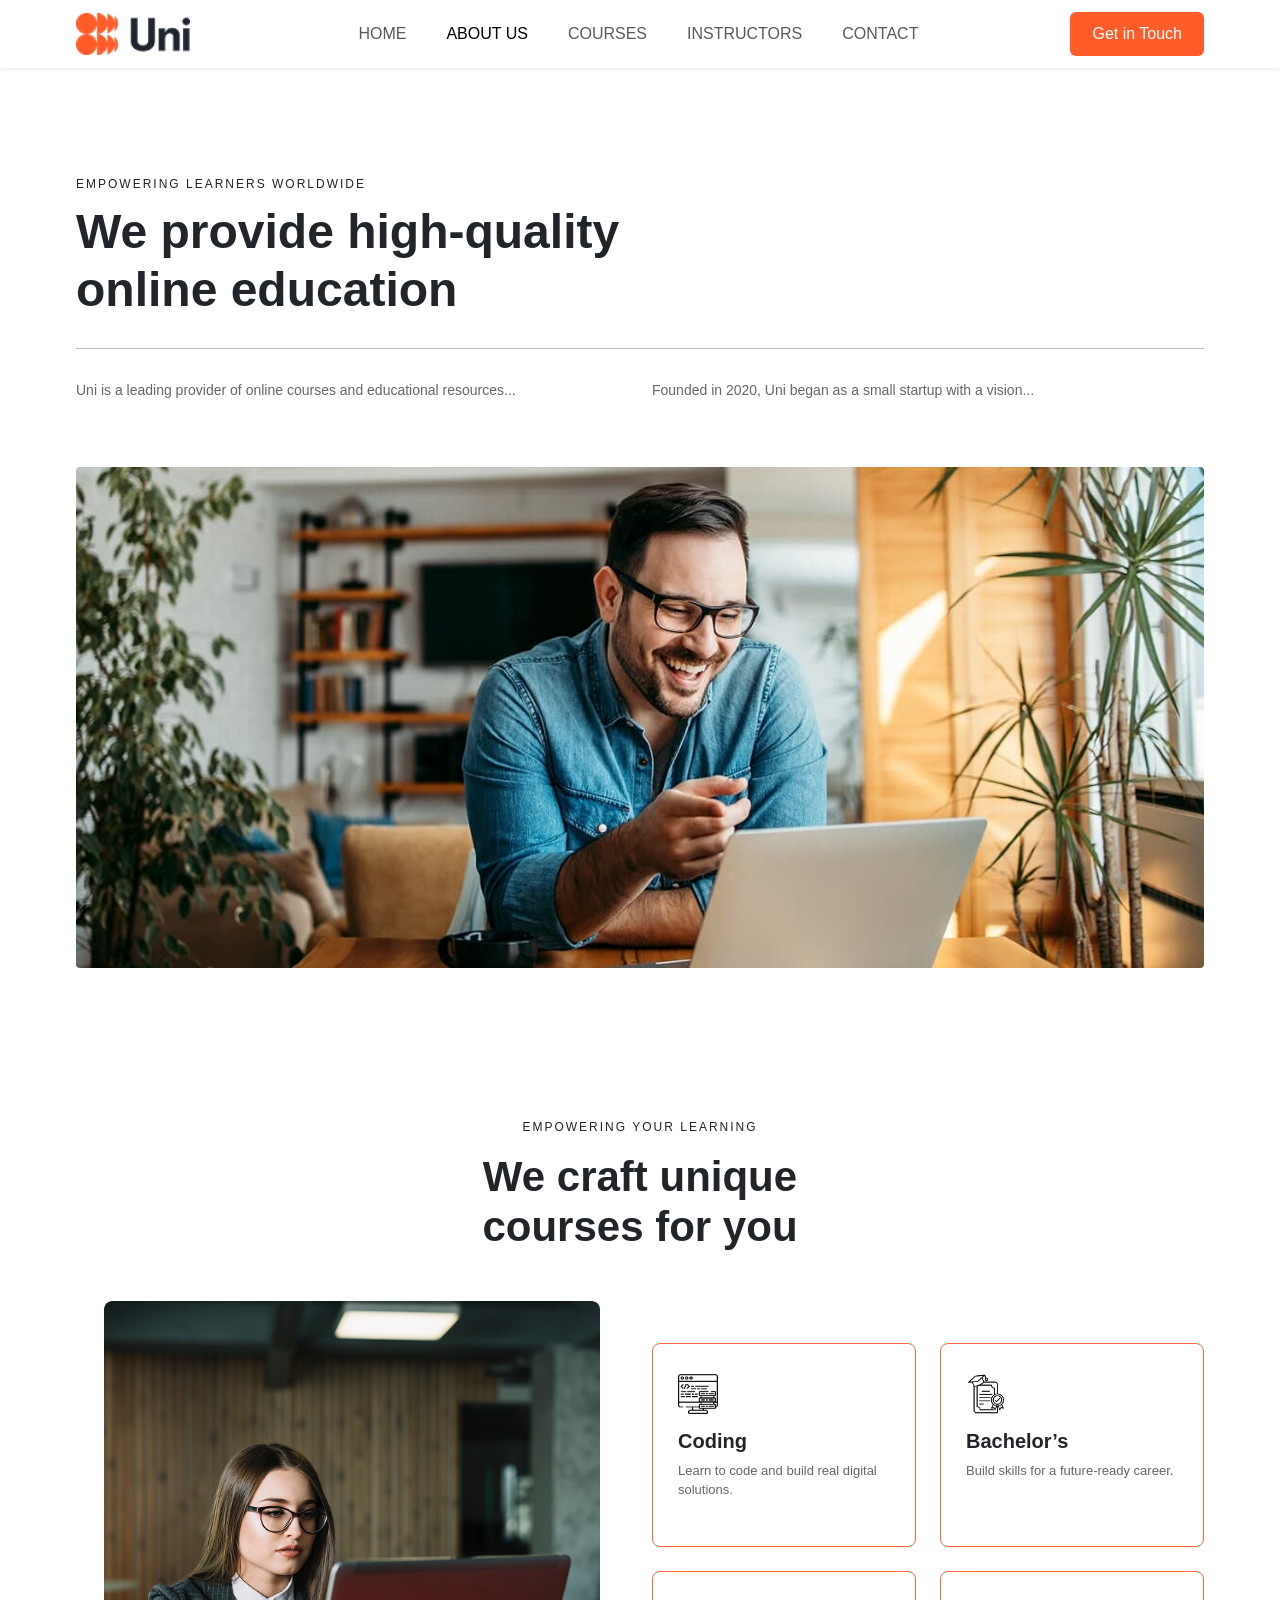
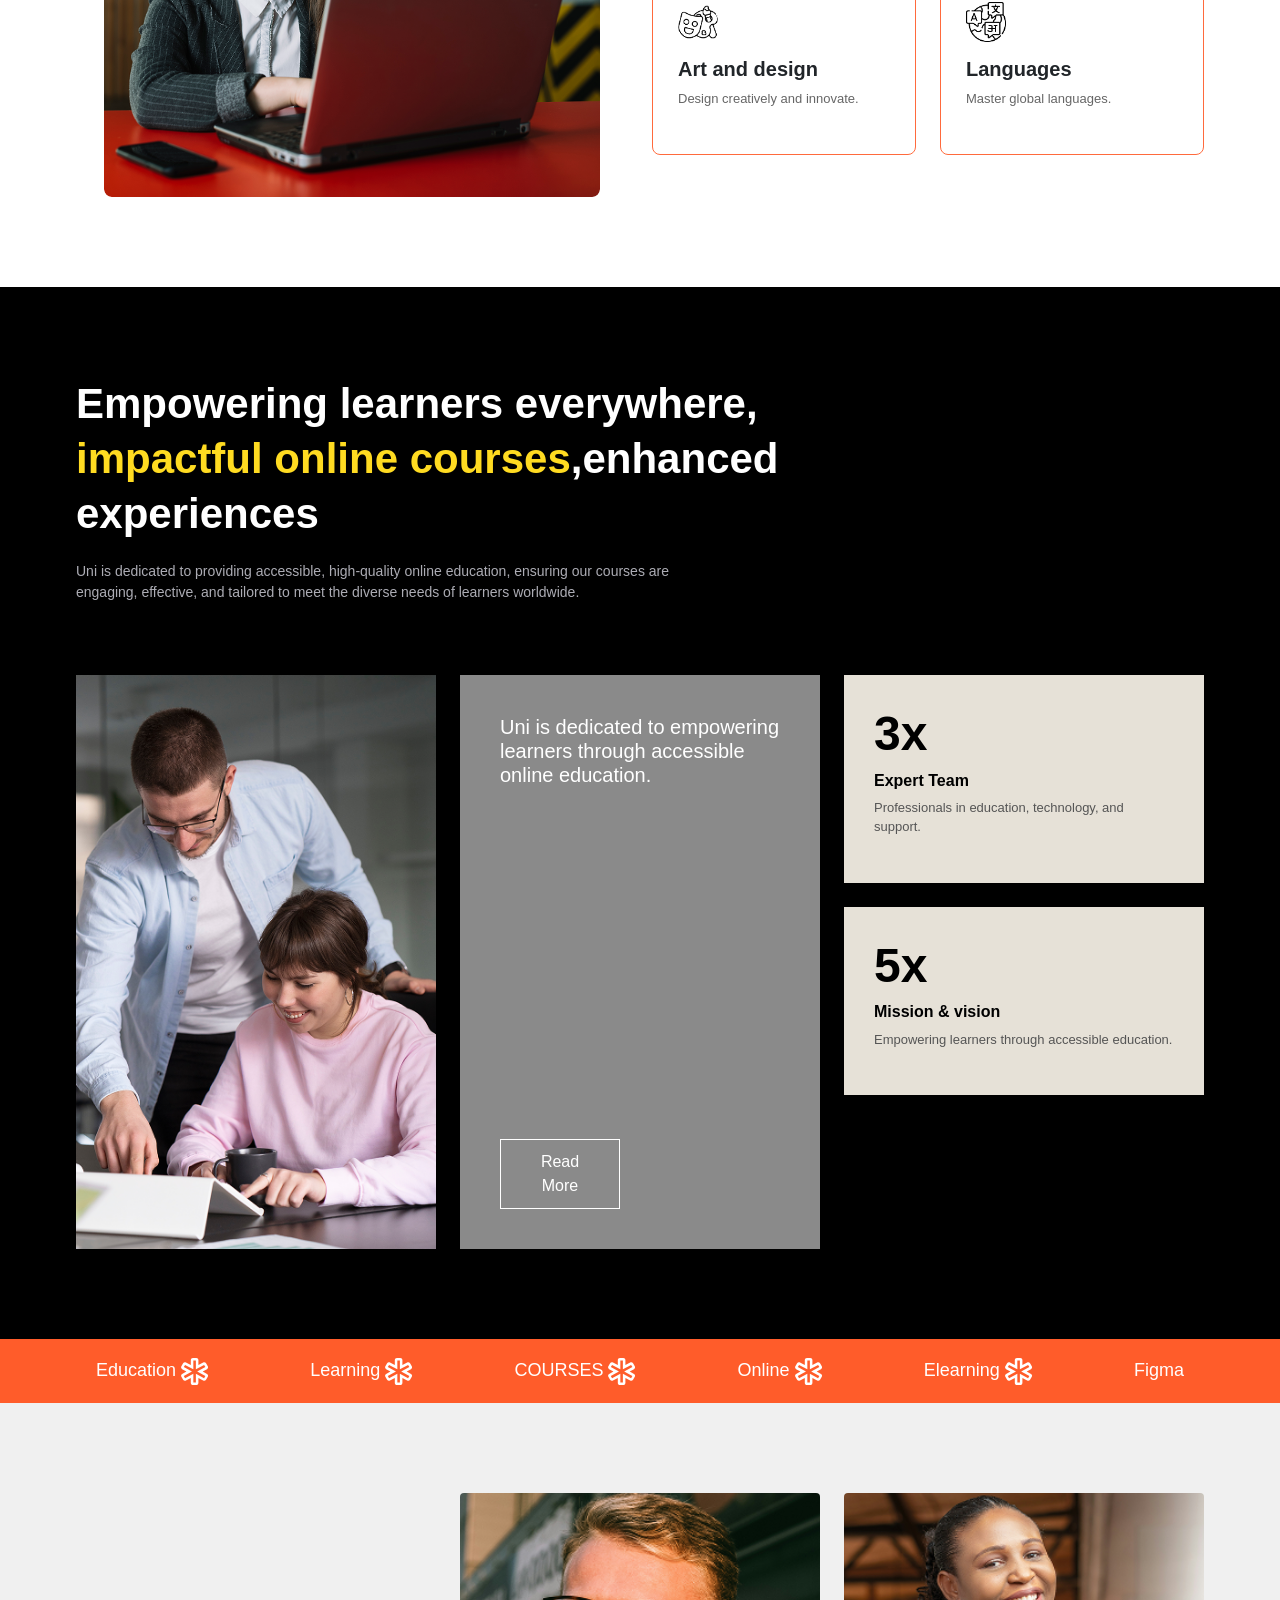
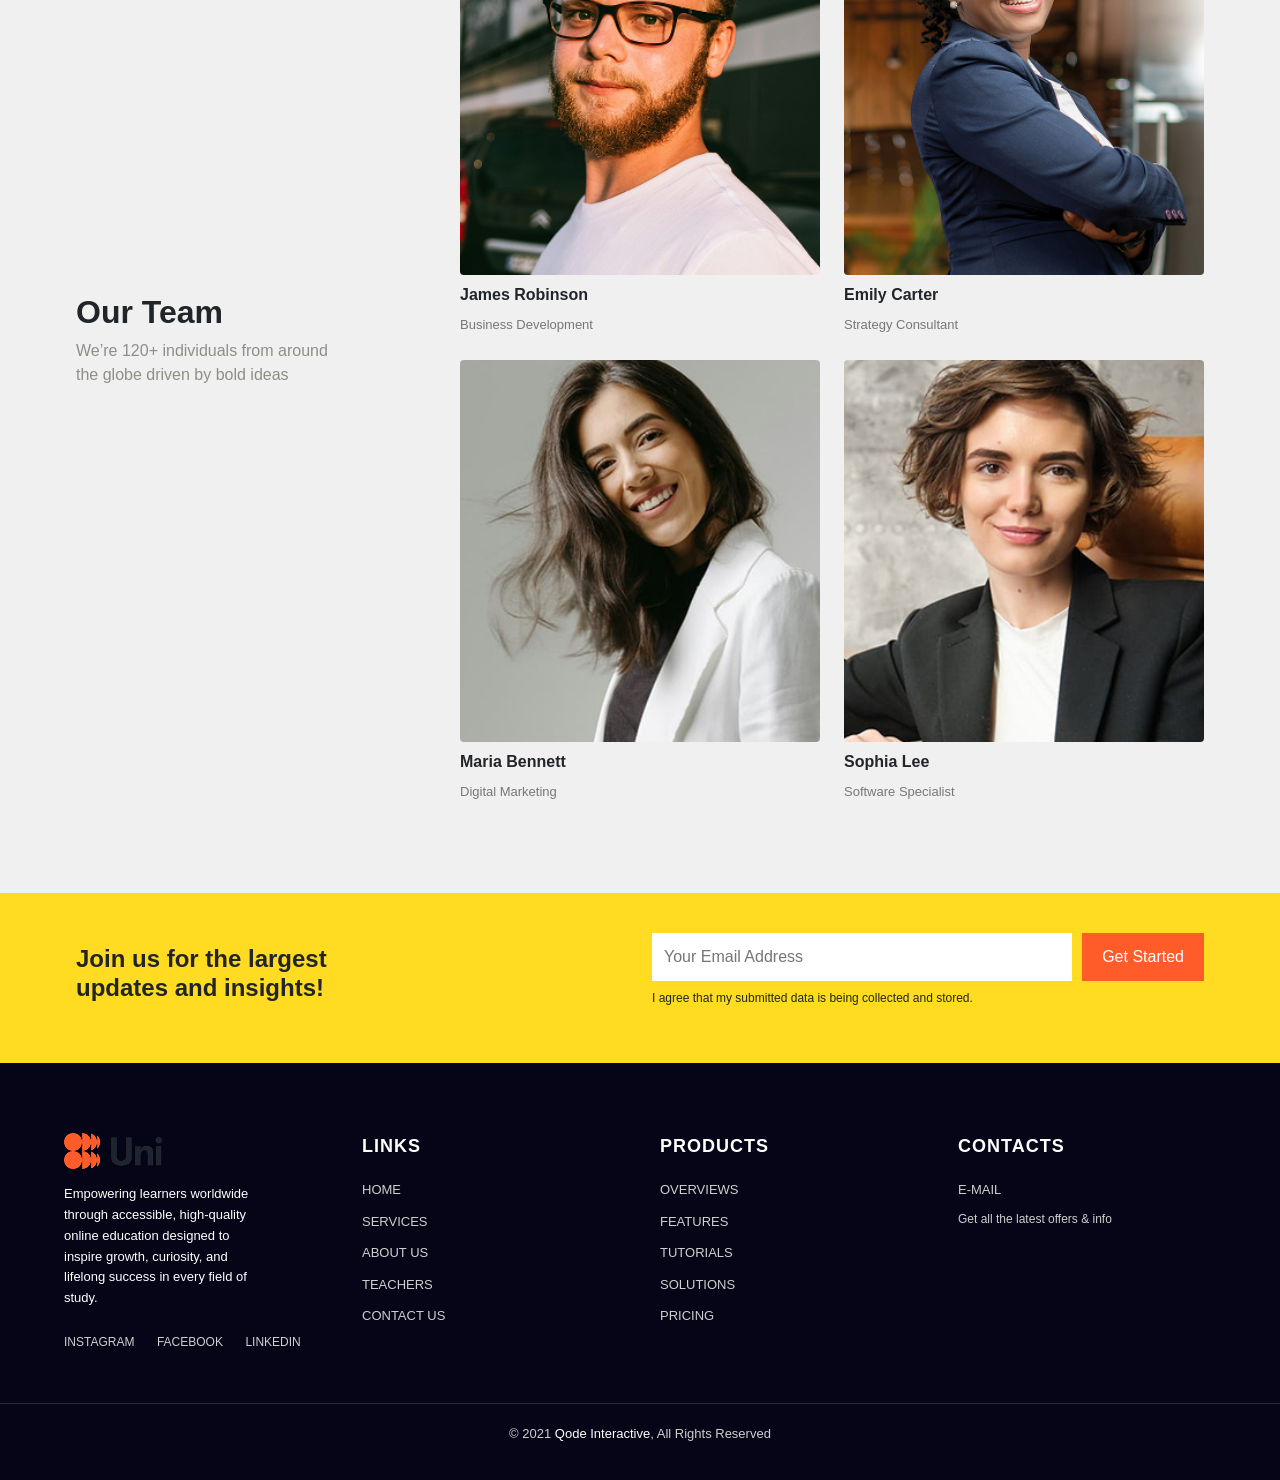
==== commit 57eb6cd7: "updated again" ====
--- a/index2.html
+++ b/index2.html
@@ -7,7 +7,7 @@
 
 <link href="https://cdn.jsdelivr.net/npm/bootstrap@5.3.8/dist/css/bootstrap.min.css" rel="stylesheet">
 
-<!-- Animation -->
+
 <link href="https://unpkg.com/aos@2.3.4/dist/aos.css" rel="stylesheet">
 
 <link rel="stylesheet" href="./style2.css" />
@@ -15,22 +15,21 @@
 
 <body>
 
-<!-- ================= NAVBAR ================= -->
+
 <nav class="navbar navbar-expand-lg fixed-top shadow-sm bg-white">
   <div class="container">
 
-    <a class="navbar-brand" href="#">
+    <a class="navbar-brand" href="index.html">
       <img src="./images/LOGO (1).png" class="logo-img">
     </a>
 
-    <!-- Mobile toggle -->
+    
     <button class="navbar-toggler ms-auto" type="button"
       data-bs-toggle="offcanvas"
       data-bs-target="#mobileMenu">
       <span class="navbar-toggler-icon"></span>
     </button>
 
-    <!-- Desktop menu -->
     <div class="collapse navbar-collapse d-none d-lg-flex justify-content-center">
       <ul class="navbar-nav">
         <li class="nav-item"><a class="nav-link" href="./index.html">HOME</a></li>
@@ -45,7 +44,7 @@
   </div>
 </nav>
 
-<!-- Offcanvas -->
+
 <div class="offcanvas offcanvas-end" tabindex="-1" id="mobileMenu">
   <div class="offcanvas-header">
     <h5>Menu</h5>
@@ -62,7 +61,7 @@
   </div>
 </div>
 
-<!-- HERO -->
+
 <section class="about-hero">
   <div class="container">
     <p class="about-sub" data-aos="fade-up">EMPOWERING LEARNERS WORLDWIDE</p>
@@ -93,7 +92,6 @@
   </div>
 </section>
 
-<!-- UNIQUE SECTION -->
 <section class="unique-section">
   <div class="container text-center">
 
@@ -298,7 +296,13 @@
   <div class="footer-container">
 
     <div class="footer-col footer-about">
-      <h2 class="logo"><img src="./images/LOGO (1).png"></h2>
+      <div class="logo">
+        <a class="navbar-brand" href="index.html">
+          <img src="./images/LOGO (1).png" alt="logo">
+        </a>
+
+      </div>
+
       <p>
         Empowering learners worldwide through accessible, high-quality online education
         designed to inspire growth, curiosity, and lifelong success in every field of study.
@@ -311,9 +315,9 @@
       </div>
     </div>
 
-  
+   
     <div class="footer-col">
-      <h3>LINKS</h3>
+      <div class="footer-title">LINKS</div>
       <nav class="footer-nav">
         <a href="#">HOME</a>
         <a href="#">SERVICES</a>
@@ -325,7 +329,7 @@
 
     
     <div class="footer-col">
-      <h3>PRODUCTS</h3>
+      <div class="footer-title">PRODUCTS</div>
       <nav class="footer-nav">
         <a href="#">OVERVIEWS</a>
         <a href="#">FEATURES</a>
@@ -335,23 +339,25 @@
       </nav>
     </div>
 
-   
+    
     <div class="footer-col">
-      <h3>CONTACTS</h3>
+      <div class="footer-title">CONTACTS</div>
       <nav class="footer-nav">
         <a href="#">E-MAIL</a>
       </nav>
-      <p class="subscribe"></p> Get all the latest offers & info</p>
-    </div>
-
-  </div>
-
+
+      <p class="subscribe">
+        Get all the latest offers & info
+      </p>
+    </div>
+
+  </div>
+
+  
   <div class="footer-bottom">
     <p>© 2021 <a href="#">Qode Interactive</a>, All Rights Reserved</p>
   </div>
 </footer>
-
-
 
 
     <script
--- a/style2.css
+++ b/style2.css
@@ -1,29 +1,29 @@
-/* RESET */
+
 *{
     margin:0;
     padding:0;
     box-sizing:border-box;
 }
 
-/* BODY FIX FOR FIXED NAVBAR */
+
 body{
     padding-top:95px;
     font-family:Poppins, sans-serif;
 }
 
-/* CONTAINER */
+
 .container{
     width:90%;
     max-width:1472px;
     margin:0 auto;
 }
 
-/* LOGO */
+
 .logo-img{
     height:42px;
 }
 
-/* NAVBAR */
+
 .nav-link{
     font-weight:500;
     margin:0 12px;
@@ -34,7 +34,7 @@
     color:#FF5C2A !important;
 }
 
-/* BUTTON */
+
 .get-btn{
     background:#FF5C2A;
     color:#fff;
@@ -48,7 +48,7 @@
     box-shadow:0 10px 20px rgba(0,0,0,0.2);
 }
 
-/* ================= ABOUT HERO ================= */
+
 
 .about-hero{
     background:#FFFFFF;
@@ -88,7 +88,7 @@
     border-radius:4px;
 }
 
-/* ================= UNIQUE SECTION ================= */
+
 
 .unique-section{
     background:#FFFFFF;
@@ -141,7 +141,7 @@
     color:#666;
 }
 
-/* ================= DARK SECTION ================= */
+
 
 .dark-section{
     background:#000000;
@@ -196,7 +196,7 @@
     transform:translateY(-3px);
 }
 
-/* STAT BOX */
+
 .stat-box{
     background:#e6e1d7;
     color:#000;
@@ -223,7 +223,7 @@
     color:#555;
 }
 
-/* ================= ORANGE STRIP ================= */
+
 
 .orange-strip{
     background:#FF5C2A;
@@ -236,7 +236,7 @@
     margin:0 20px;
 }
 
-/* ================= TEAM SECTION ================= */
+
 
 .team-section{
     background:#F0F0F0;
@@ -277,7 +277,7 @@
     color:#777;
 }
 
-/* ================= NEWSLETTER ================= */
+
 
 .newsletter-section{
     background:#FFDB21;
@@ -317,97 +317,144 @@
     margin-top:8px;
 }
 
-/* ================= FOOTER ================= */
 
 .footer{
-    background:#050517;
-    color:#fff;
-    padding-top:70px;
+  background:#050517;
+  color:#fff;
+  padding-top:70px;
 }
 
 .footer-container{
-    width:90%;
-    max-width:1200px;
-    margin:auto;
-    display:flex;
-    justify-content:space-between;
-    gap:40px;
-    flex-wrap:wrap;
+  width:90%;
+  max-width:1200px;
+  margin:auto;
+  display:flex;
+  justify-content:space-between;
+  gap:40px;
+  flex-wrap:wrap;
 }
 
 .footer-col{
-    flex:1;
-    min-width:180px;
+  flex:1;
+  min-width:180px;
+}
+
+.logo{
+  color:#ffd400;
+  margin-bottom:15px;
 }
 
 .footer-about p{
-    font-size:13px;
-    color:#FFFFFF;
-    width:80%;
-}
-
-.footer-col h3{
-    margin-bottom:20px;
-    font-size:18px;
-    letter-spacing:1px;
+  font-size:13px;
+  color:#FFFFFF;
+  width:80%;
+  line-height:1.6;
+}
+.footer-title{
+  margin-bottom:20px;
+  font-size:18px;
+  letter-spacing:1px;
+  font-weight:600;
+  color:#fff;
+  position:relative;
+}
+
+.footer-title::after{
+  content:"";
+  width:0;
+  height:2px;
+  background:#ffd400;
+  position:absolute;
+  left:0;
+  bottom:-6px;
+  transition:0.3s ease;
+}
+
+.footer-title:hover::after{
+  width:40px;
 }
 
 .footer-nav{
-    display:flex;
-    flex-direction:column;
-    gap:12px;
+  display:flex;
+  flex-direction:column;
+  gap:12px;
 }
 
 .footer-nav a{
-    text-decoration:none;
-    color:#cfcfcf;
-    font-size:13px;
-    transition:0.3s;
+  text-decoration:none;
+  color:#cfcfcf;
+  font-size:13px;
+  transition:all 0.3s ease;
+  position:relative;
 }
 
 .footer-nav a:hover{
-    color:#fff;
+  color:#fff;
+  padding-left:6px;
+}
+
+.footer-nav a::after{
+  content:"";
+  position:absolute;
+  left:0;
+  bottom:-2px;
+  width:0;
+  height:1px;
+  background:#ffd400;
+  transition:0.3s;
+}
+
+.footer-nav a:hover::after{
+  width:100%;
 }
 
 .social-links{
-    margin-top:20px;
+  margin-top:20px;
 }
 
 .social-links a{
-    margin-right:18px;
-    font-size:12px;
-    color:#cfcfcf;
-    text-decoration:none;
+  margin-right:18px;
+  font-size:12px;
+  color:#cfcfcf;
+  text-decoration:none;
+  transition:all 0.3s ease;
+  display:inline-block;
 }
 
 .social-links a:hover{
-    color:#fff;
+  color:#ffd400;
+  transform:translateY(-3px);
 }
 
 .subscribe{
-    font-size:12px;
-    color:#cfcfcf;
-    margin-top:10px;
+  font-size:12px;
+  color:#cfcfcf;
+  margin-top:10px;
 }
 
 .footer-bottom{
-    border-top:1px solid #2a2a40;
-    text-align:center;
-    padding:20px 0;
-    margin-top:50px;
+  border-top:1px solid #2a2a40;
+  text-align:center;
+  padding:20px 0;
+  margin-top:50px;
 }
 
 .footer-bottom p{
-    font-size:13px;
-    color:#cfcfcf;
+  font-size:13px;
+  color:#cfcfcf;
 }
 
 .footer-bottom a{
-    color:#fff;
-    text-decoration:none;
-}
-
-/* ================= RESPONSIVE ================= */
+  color:#fff;
+  text-decoration:none;
+  transition:0.3s;
+}
+
+.footer-bottom a:hover{
+  color:#ffd400;
+  text-decoration:underline;
+}
+
 
 @media(max-width:992px){
     .about-title{font-size:36px;}
@@ -426,9 +473,7 @@
     .team-section{text-align:center;padding:70px 0;}
     .news-form{flex-direction:column;}
 }
-/* ===========================
-   LARGE SCREENS (1200px)
-=========================== */
+
 @media (max-width:1200px){
 
   .container{
@@ -450,9 +495,7 @@
 }
 
 
-/* ===========================
-   LAPTOP / TABLET (992px)
-=========================== */
+
 @media (max-width:992px){
 
   body{
@@ -492,9 +535,7 @@
 }
 
 
-/* ===========================
-   TABLET (768px)
-=========================== */
+
 @media (max-width:768px){
 
   body{
@@ -554,9 +595,6 @@
 }
 
 
-/* ===========================
-   MOBILE (576px)
-=========================== */
 @media (max-width:576px){
 
   .container{
@@ -587,9 +625,7 @@
 }
 
 
-/* ===========================
-   SMALL MOBILE (480px)
-=========================== */
+
 @media (max-width:480px){
 
   .about-title{
